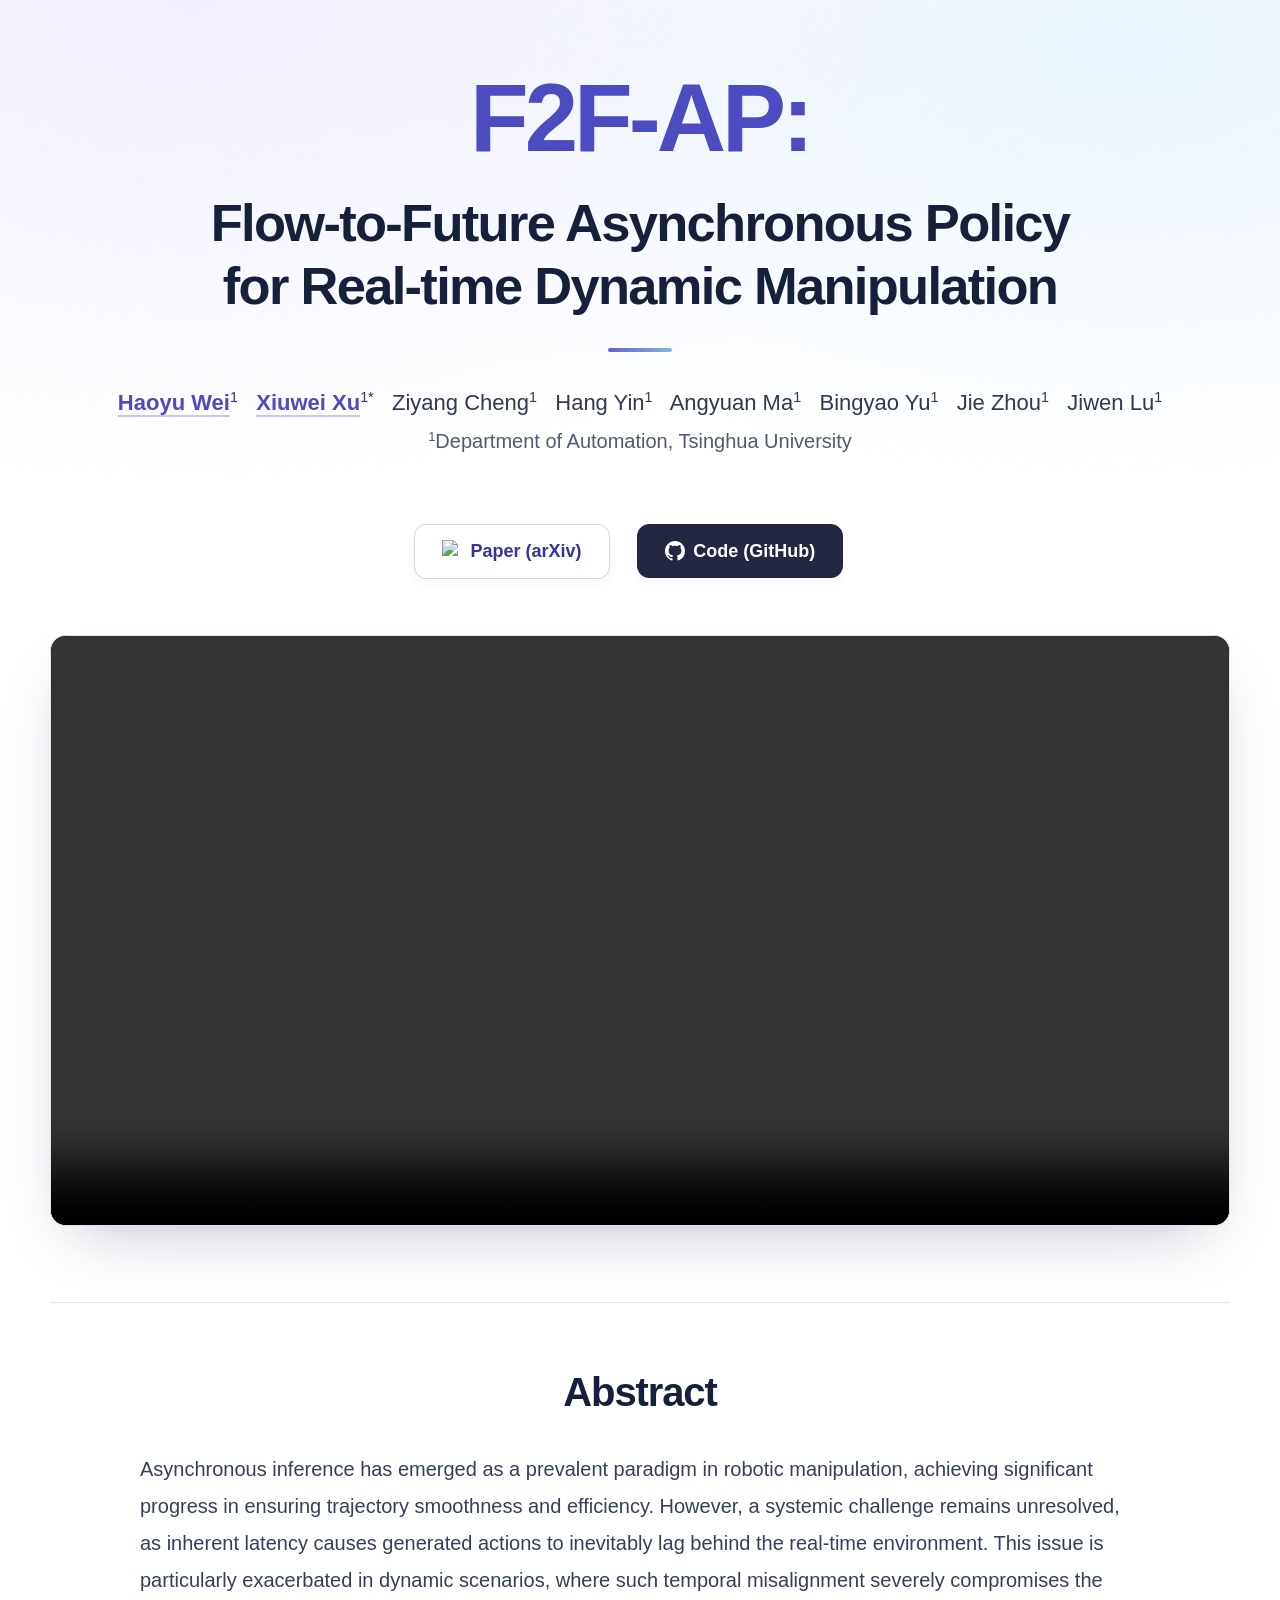
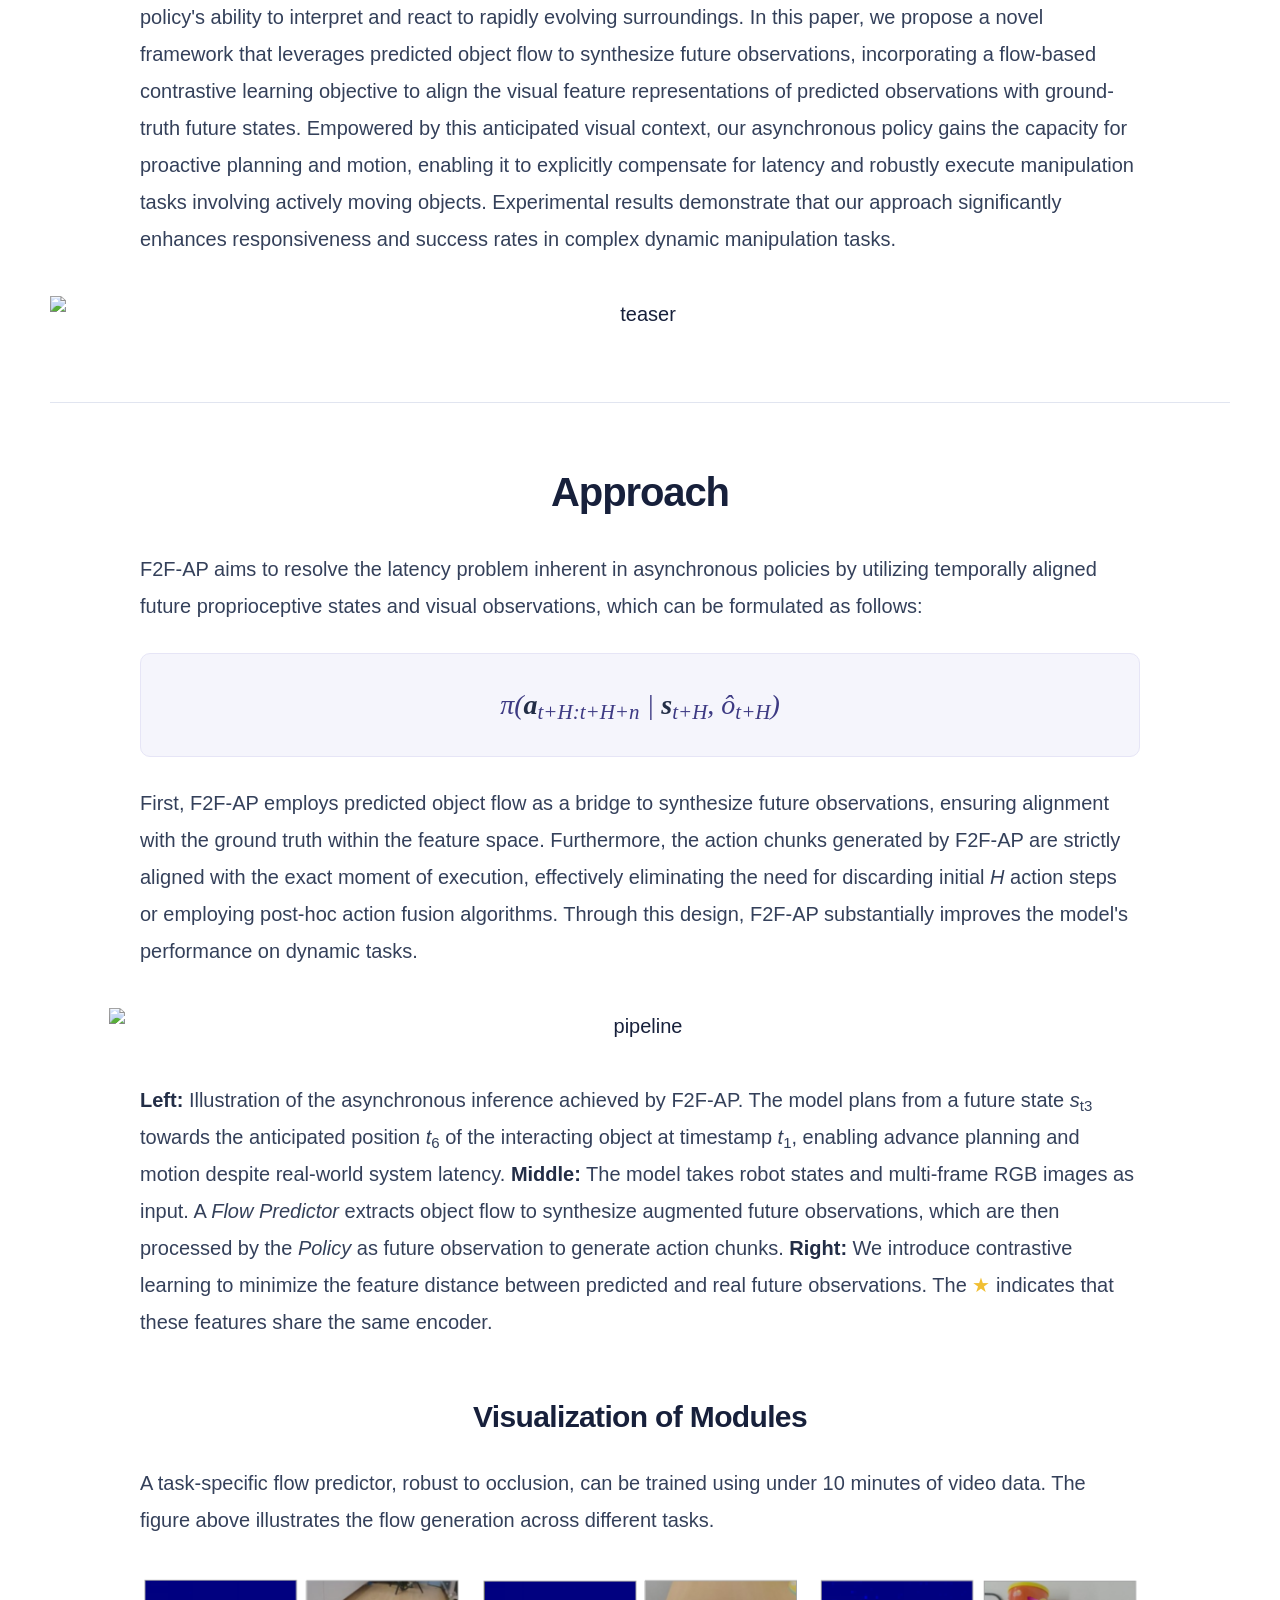
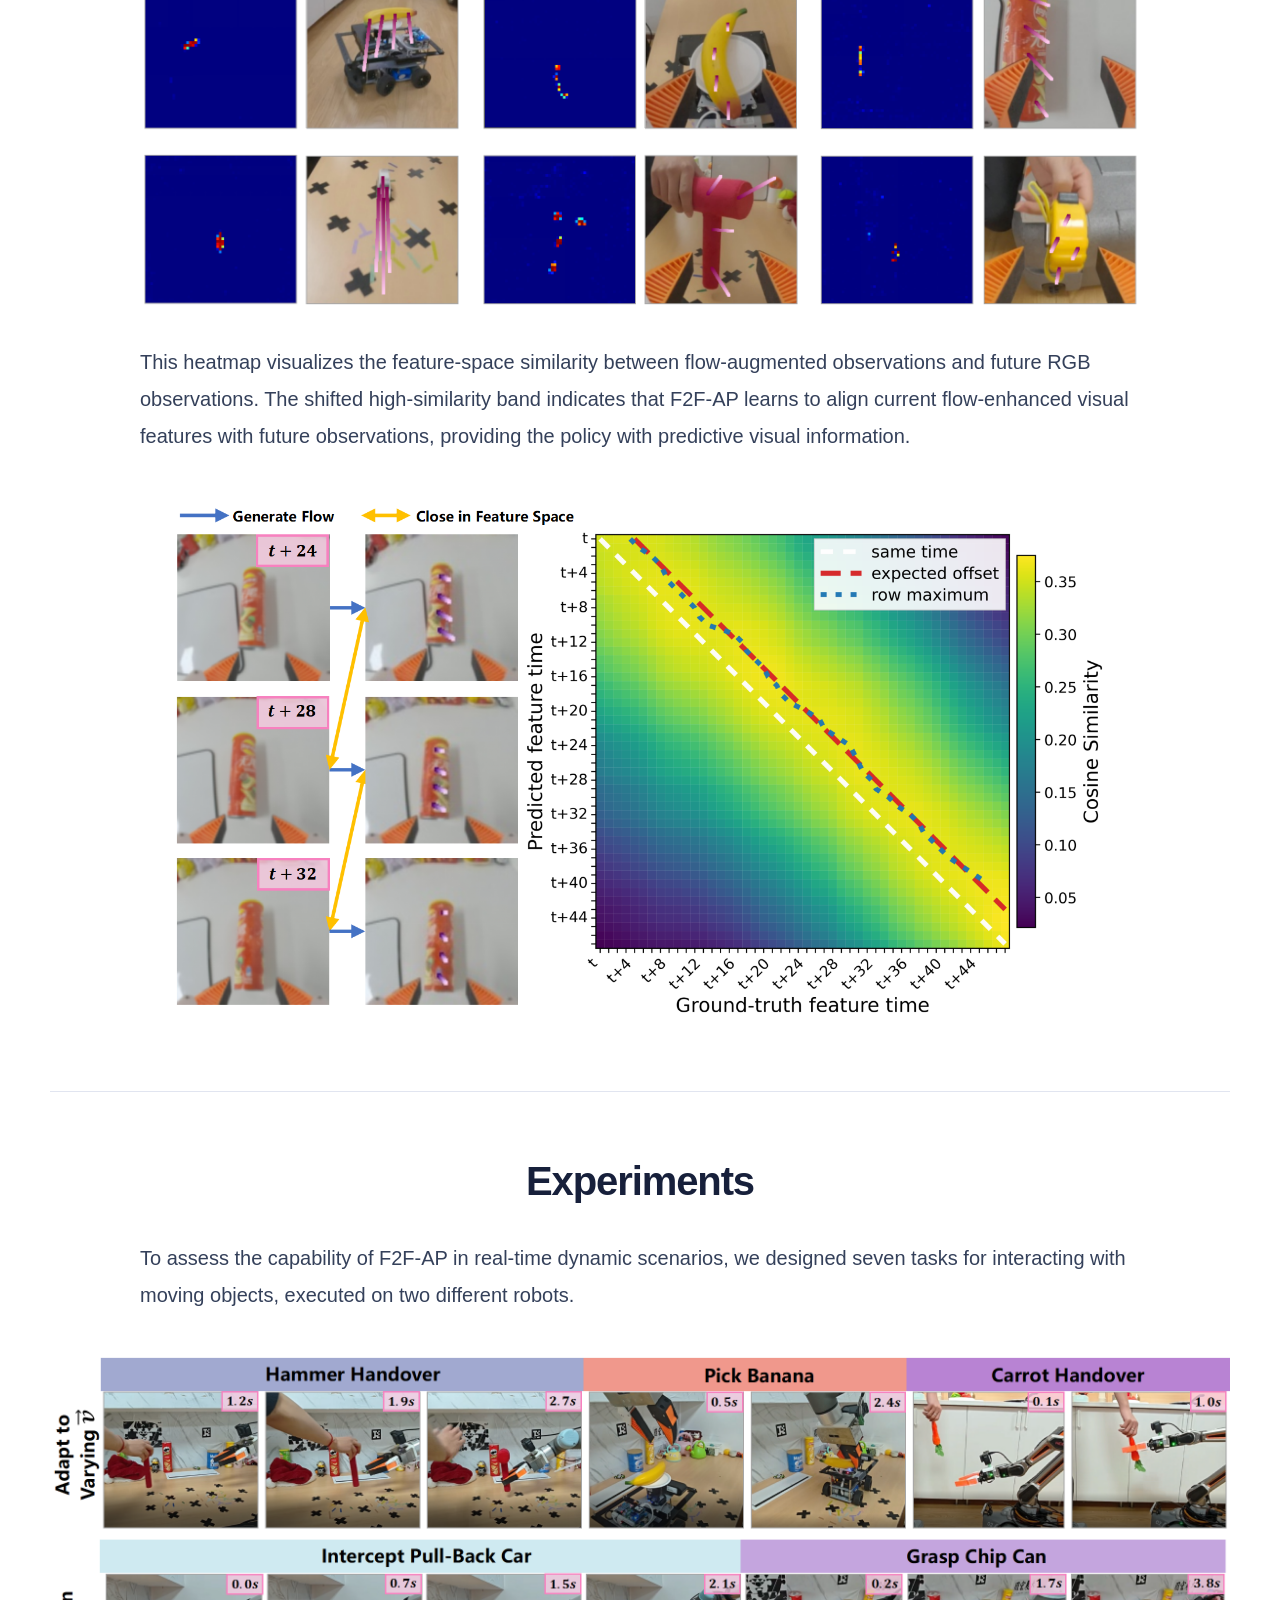
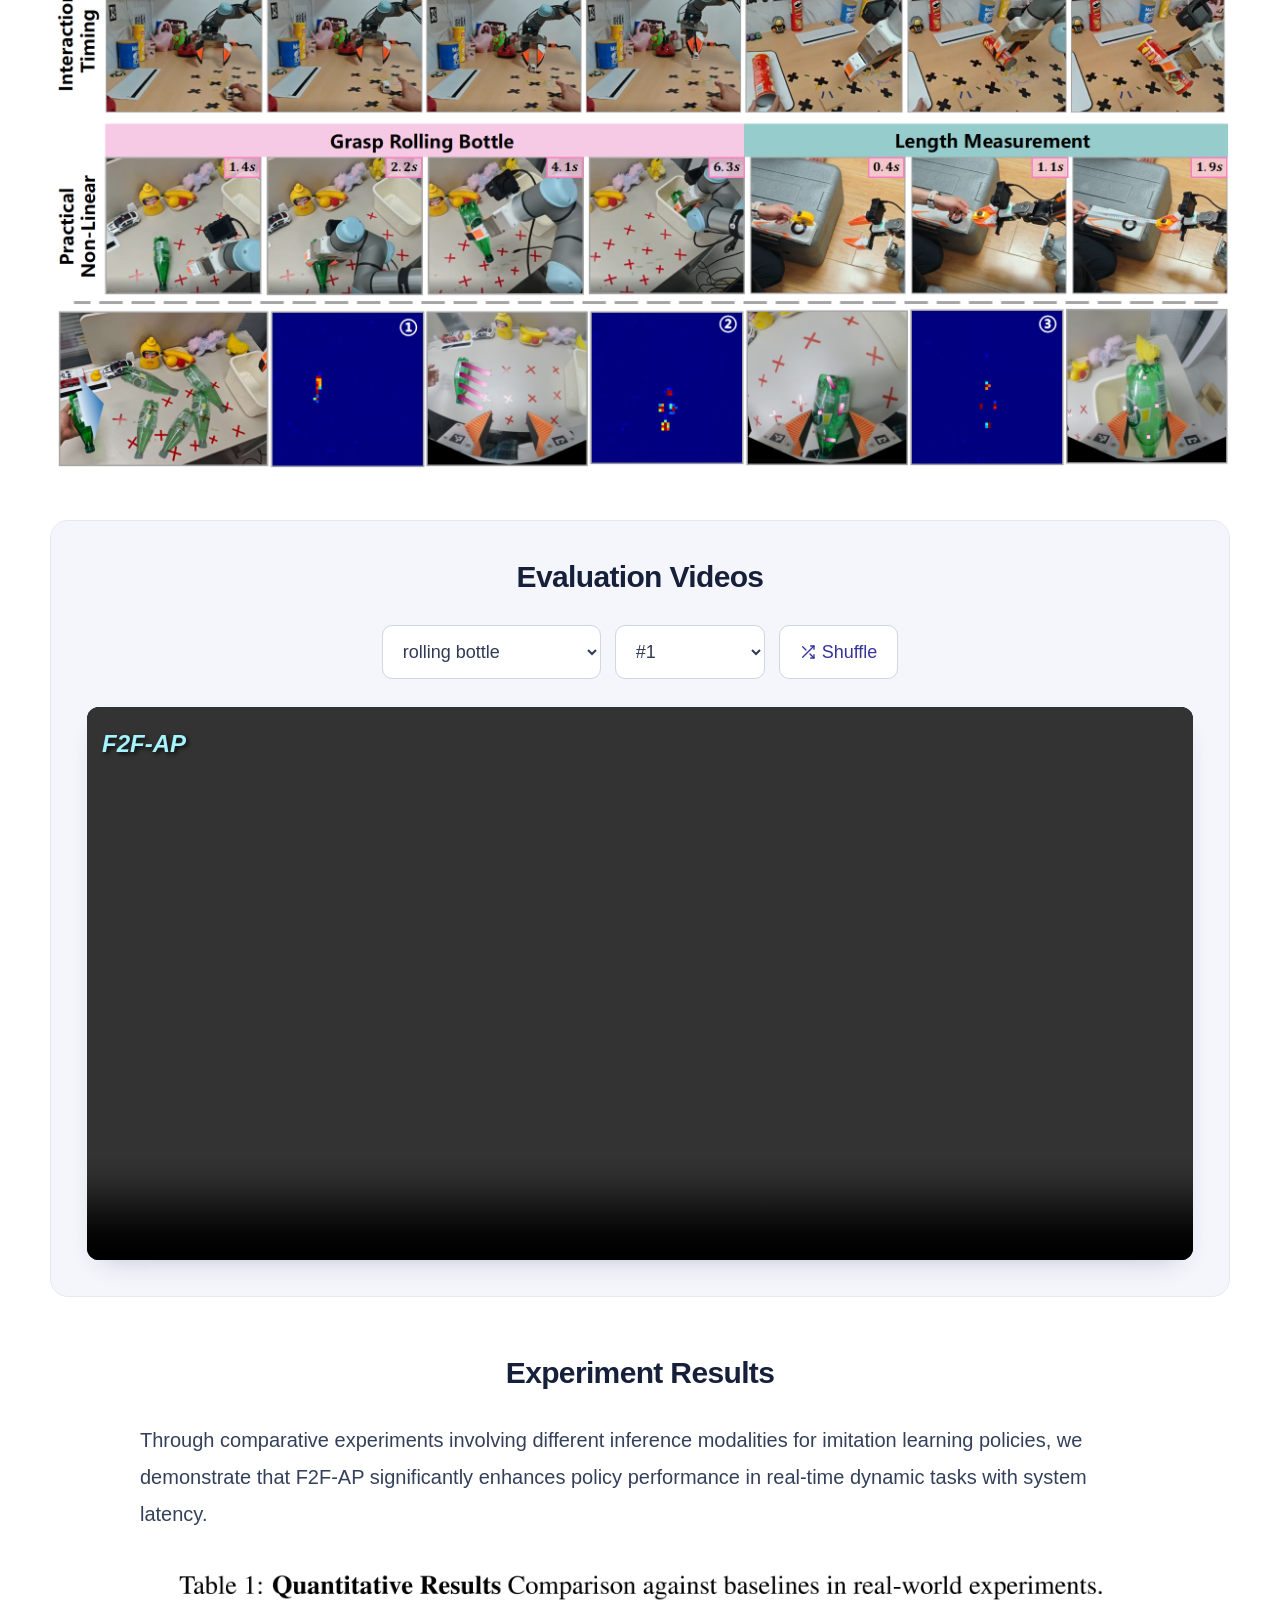
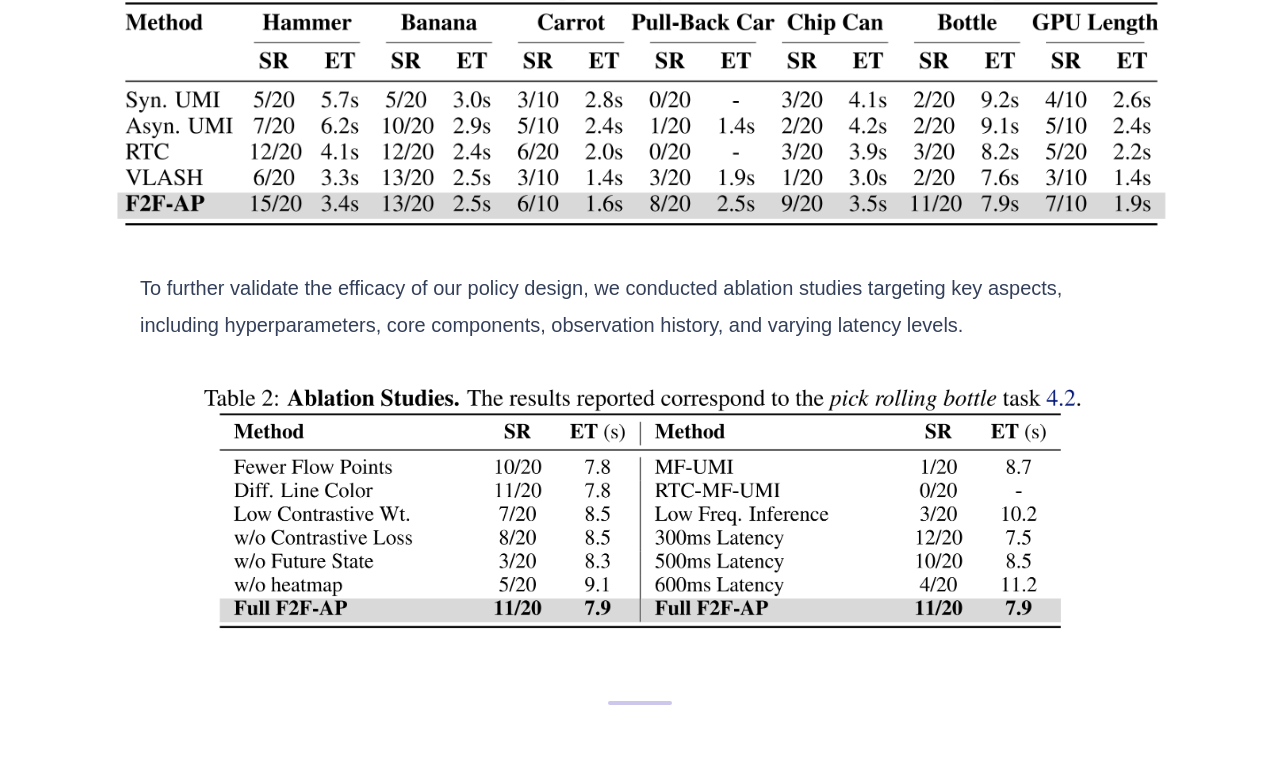
==== F2F-AP/index.html @ e2ef8fc8 "f2f-ap v2" ====
<!DOCTYPE html>
<html lang="en">
<head>
    <meta charset="utf-8">
    <meta http-equiv="X-UA-Compatible" content="IE=edge">
    <meta name="viewport" content="width=device-width, initial-scale=1">
    <meta name="description"
          content="F2F-AP: Flow-to-Future Asynchronous Policy for Real-time Dynamic Manipulation">
    <meta name="author" content="Haoyu Wei,
                                Xiuwei Xu,
                                Ziyang Cheng,
                                Hang Yin,
                                Angyuan Ma,
                                Bingyao Yu,
                                Jie Zhou,
                                Jiwen Lu">

    <title>F2F-AP: Flow-to-Future Asynchronous Policy for Real-time Dynamic Manipulation</title>
    <link rel="stylesheet" href="https://maxcdn.bootstrapcdn.com/bootstrap/4.0.0/css/bootstrap.min.css"
          integrity="sha384-Gn5384xqQ1aoWXA+058RXPxPg6fy4IWvTNh0E263XmFcJlSAwiGgFAW/dAiS6JXm" crossorigin="anonymous">

    <link href="offcanvas.css" rel="stylesheet">
</head>

<body>
<header class="jumbotron jumbotron-fluid">
    
    <h1><span class="project-name">F2F-AP:</span> <span class="project-title">Flow-to-Future Asynchronous Policy for Real-time Dynamic Manipulation</span></h1>
    <hr>
    <p>
        <span class="authors">
        <a href="https://why-peace.github.io/">Haoyu Wei</a><sup>1</sup>&nbsp;&nbsp;
        <a href="https://xuxw98.github.io/">Xiuwei Xu</a><sup>1*</sup>&nbsp;&nbsp;
        Ziyang Cheng<sup>1</sup>&nbsp;&nbsp;
        Hang Yin<sup>1</sup>&nbsp;&nbsp;
        Angyuan Ma<sup>1</sup>&nbsp;&nbsp;
        Bingyao Yu<sup>1</sup>&nbsp;&nbsp;
        Jie Zhou<sup>1</sup>&nbsp;&nbsp;
        Jiwen Lu<sup>1<!--&#8224;--></sup>
        </span>
        <br><br>
        <sup>1</sup>Department of Automation, Tsinghua University<br>
        <br><br>
        <a href="https://arxiv.org/abs/2604.02408" target="_blank" rel="noopener noreferrer" style="color: #1E90FF;">
            <img src="https://img.icons8.com/material-outlined/24/000000/file.png" alt="paper" style="vertical-align: middle;">
            &nbsp;Paper (arXiv)
        </a>&nbsp;&nbsp;&nbsp;&nbsp;
        <a href="https://github.com/f2f-ap/f2f-ap" target="_blank" rel="noopener noreferrer" class="btn btn-dark d-inline-flex align-items-center" style="border-radius: 6px; padding: 8px 20px; font-weight: 500; transition: all 0.3s ease;">
        <svg xmlns="http://www.w3.org/2000/svg" width="20" height="20" fill="currentColor" viewBox="0 0 16 16" style="margin-right: 8px;">
            <path d="M8 0C3.58 0 0 3.58 0 8c0 3.54 2.29 6.53 5.47 7.59.4.07.55-.17.55-.38 0-.19-.01-.82-.01-1.49-2.01.37-2.53-.49-2.69-.94-.09-.23-.48-.94-.82-1.13-.28-.15-.68-.52-.01-.53.63-.01 1.08.58 1.23.82.72 1.21 1.87.87 2.33.66.07-.52.28-.87.51-1.07-1.78-.2-3.64-.89-3.64-3.95 0-.87.31-1.59.82-2.15-.08-.2-.36-1.02.08-2.12 0 0 .67-.21 2.2.82.64-.18 1.32-.27 2-.27.68 0 1.36.09 2 .27 1.53-1.04 2.2-.82 2.2-.82.44 1.1.16 1.92.08 2.12.51.56.82 1.27.82 2.15 0 3.07-1.87 3.75-3.65 3.95.29.25.54.73.54 1.48 0 1.07-.01 1.93-.01 2.2 0 .21.15.46.55.38A8.012 8.012 0 0 0 16 8c0-4.42-3.58-8-8-8z"/>
        </svg>
        Code (GitHub)
        </a>&nbsp;&nbsp;&nbsp;&nbsp;
        <!-- <a href="https://zhuanlan.zhihu.com/p/714402773" target="_blank" rel="noopener noreferrer" style="color: #1E90FF;">
            <img src="https://img.icons8.com/material-outlined/24/000000/zhihu.png" alt="code" style="vertical-align: middle;">
            &nbsp;中文解读 (Zhihu)
        </a> -->
    </p>
</header>

<main class="container">

    <div class="demo-frame" style="text-align: center;">
        <video controls playsinline style="max-width: 100%; height: auto;">
            <source src="videos/F2F-AP_demo_pipeline.mp4" type="video/mp4">
        </video>
    </div>

    <div class="section">
        <h2 class="text-center" style="color: #4a148c; font-weight: bold; margin-bottom: 20px;">Abstract</h2>
        <hr>
        <p>
            Asynchronous inference has emerged as a prevalent paradigm in robotic manipulation, achieving significant progress in ensuring trajectory smoothness and efficiency. However, a systemic challenge remains unresolved, as inherent latency causes generated actions to inevitably lag behind the real-time environment. This issue is particularly exacerbated in dynamic scenarios, where such temporal misalignment severely compromises the policy's ability to interpret and react to rapidly evolving surroundings. In this paper, we propose a novel framework that leverages predicted object flow to synthesize future observations, incorporating a flow-based contrastive learning objective to align the visual feature representations of predicted observations with ground-truth future states. Empowered by this anticipated visual context, our asynchronous policy gains the capacity for proactive planning and motion, enabling it to explicitly compensate for latency and robustly execute manipulation tasks involving actively moving objects. Experimental results demonstrate that our approach significantly enhances responsiveness and success rates in complex dynamic manipulation tasks.
        </p>
        <div class="row align-items-center">
            <div class="col justify-content-center text-center">
                <img src="images/teaser.png" alt="teaser" width="100%">
            </div>
        </div>
    </div>

    <div class="section">
        <h2 class="text-center" style="color: #4a148c; font-weight: bold; margin-bottom: 20px;">Approach</h2>
        <hr>
        <p>
            F2F-AP aims to resolve the latency problem inherent in asynchronous policies by utilizing temporally aligned future proprioceptive states and visual observations, which can be formulated as follows:
        </p>
        <p class="equation" style="text-align: center;">
            <i>&pi;(<b>a</b><sub>t+H:t+H+n</sub> | <b>s</b><sub>t+H</sub>, o&#770;<sub>t+H</sub>)</i>
        </p>
        <p>
            First, F2F-AP employs predicted object flow as a bridge to synthesize future observations, ensuring alignment with the ground truth within the feature space. Furthermore, the action chunks generated by F2F-AP are strictly aligned with the exact moment of execution, effectively eliminating the need for discarding initial <i>H</i> action steps or employing post-hoc action fusion algorithms. Through this design, F2F-AP substantially improves the model's performance on dynamic tasks.
        </p>
        <div class="row align-items-center">
            <div class="col justify-content-center text-center">
                <img src="images/pipeline.png" alt="pipeline" width="90%">
            </div>
        </div>
        <p>
            <b>Left:</b> Illustration of the asynchronous inference achieved by F2F-AP. The model plans from a future state <i>s</i><sub>t3</sub> towards the anticipated position <i>t</i><sub>6</sub> of the interacting object at timestamp <i>t</i><sub>1</sub>, enabling advance planning and motion despite real-world system latency. <b>Middle:</b> The model takes robot states and multi-frame RGB images as input. A <i>Flow Predictor</i> extracts object flow to synthesize augmented future observations, which are then processed by the <i>Policy</i> as future observation to generate action chunks. <b>Right:</b> We introduce contrastive learning to minimize the feature distance between predicted and real future observations. The <span style="color: rgb(241, 191, 51);">&#9733;</span> indicates that these features share the same encoder.
        </p>
        <h3 class="text-center" style="color: #4a148c; font-weight: bold; margin-bottom: 20px;">Visualization of Modules</h3>
        <p>
            A task-specific flow predictor, robust to occlusion, can be trained using under 10 minutes of video data. The figure above illustrates the flow generation across different tasks.
        </p>  
        <div class="row align-items-center">
            <div class="col justify-content-center text-center">
                <img src="images/visualization_flow.png" alt="visualization_flow" width="85%">
            </div>
        </div>    
        <p>
            This heatmap visualizes the feature-space similarity between flow-augmented observations and future RGB observations. The shifted high-similarity band indicates that F2F-AP learns to align current flow-enhanced visual features with future observations, providing the policy with predictive visual information.
        </p>
        <div class="row align-items-center">
            <div class="col justify-content-center text-center">
                <img src="images/contrastive_learning.png" alt="contrastive_learning" width="80%">
            </div>
        </div>        
    </div>

    <div class="section">
        <h2 class="text-center" style="color: #4a148c; font-weight: bold; margin-bottom: 20px;">Experiments</h2>
        <hr>
        <p>
            To assess the capability of F2F-AP in real-time dynamic scenarios, we designed seven tasks for interacting with moving objects, executed on two different robots.
        </p>
        <div class="row align-items-center">
            <div class="col justify-content-center text-center">
                <img src="images/visualization.png" alt="visualization_exp" width="100%">
            </div>
        </div>

        <div class="evaluation-videos" style="margin-top: 40px; margin-bottom: 40px;">
            <h3 class="text-center" style="color: #4a148c; font-weight: bold; margin-bottom: 20px;">Evaluation Videos</h3>
            
        <div class="video-controls d-flex justify-content-center align-items-center mb-3" style="gap: 15px;">
            <select aria-label="Task" id="taskSelect" class="form-control" style="width: auto; min-width: 150px; cursor: pointer;">
            </select>

            <select aria-label="Video" id="conditionSelect" class="form-control" style="width: auto; min-width: 150px; cursor: pointer;">
            </select>

            <button id="shuffleBtn" class="btn btn-outline-secondary d-flex align-items-center" style="cursor: pointer; border-color: #d8b4e2; color: #4a148c;">
                <svg width="16" height="16" viewBox="0 0 24 24" fill="none" stroke="currentColor" stroke-width="2" stroke-linecap="round" stroke-linejoin="round" style="margin-right: 6px;"><polyline points="16 3 21 3 21 8"></polyline><line x1="4" y1="20" x2="21" y2="3"></line><polyline points="21 16 21 21 16 21"></polyline><line x1="15" y1="15" x2="21" y2="21"></line><line x1="4" y1="4" x2="9" y2="9"></line></svg>
                Shuffle
            </button>
        </div>

            <div class="evaluation-frame" style="position: relative; width: 80%; margin:0 auto; background-color: #000; border-radius: 8px; overflow: hidden;">
                <div style="position: absolute; top: 15px; left: 15px; color: #a5f3fc; font-size: 1.5rem; font-weight: bold; font-style: italic; z-index: 10; pointer-events: none; text-shadow: 2px 2px 4px rgba(0,0,0,0.8);">
                    F2F-AP
                </div>
                <video id="evalVideo" controls autoplay muted loop playsinline style="width: 100%; height: auto; display: block;">
                    Your browser does not support the video tag.
                </video>
            </div>
        </div>
        <h3 class="text-center" style="color: #4a148c; font-weight: bold; margin-bottom: 20px;">Experiment Results</h3>
        <p>
            Through comparative experiments involving different inference modalities for imitation learning policies, we demonstrate that F2F-AP significantly enhances policy performance in real-time dynamic tasks with system latency.
        </p>
        <div class="row align-items-center">
            <div class="col justify-content-center text-center">
                <img src="images/exp_result.png" alt="exp_result" width="90%">
            </div>
        </div>
        <p>
            To further validate the efficacy of our policy design, we conducted ablation studies targeting key aspects, including hyperparameters, core components, observation history, and varying latency levels.
        </p>
        <div class="row align-items-center">
            <div class="col justify-content-center text-center">
                <img src="images/ablation.png" alt="ablation" width="75%">
            </div>
        </div>
    </div>

    <hr>
</main>

<script src="https://code.jquery.com/jquery-3.5.1.slim.min.js"
        integrity="sha384-DfXdz2htPH0lsSSs5nCTpuj/zy4C+OGpamoFVy38MVBnE+IbbVYUew+OrCXaRkfj"
        crossorigin="anonymous"></script>
<script src="https://cdn.jsdelivr.net/npm/popper.js@1.16.0/dist/umd/popper.min.js"
        integrity="sha384-Q6E9RHvbIyZFJoft+2mJbHaEWldlvI9IOYy5n3zV9zzTtmI3UksdQRVvoxMfooAo"
        crossorigin="anonymous"></script>
<script src="https://stackpath.bootstrapcdn.com/bootstrap/4.5.0/js/bootstrap.min.js"
        integrity="sha384-OgVRvuATP1z7JjHLkuOU7Xw704+h835Lr+6QL9UvYjZE3Ipu6Tp75j7Bh/kR0JKI"
        crossorigin="anonymous"></script>

<script>
    const videoData = {
        "task_bottle": {
            "name": "rolling bottle",
            "videos": {
                "1": { "name": "#1", "url": "videos/bottle-1.mp4" },
                "2": { "name": "#2", "url": "videos/bottle-2.mp4" },
            }
        },
        "task_car": {
            "name": "pull-back car", 
            "videos": {
                "1": { "name": "#1", "url": "videos/car-1.mp4" },
                "2": { "name": "#2", "url": "videos/car-2.mp4" },
                "3": { "name": "#3", "url": "videos/car-3.mp4" }
            }
        },
        "task_hammer": {
            "name": "hammer handover",
            "videos": {
                "1": { "name": "#1", "url": "videos/hammer-1.mp4" },
                "2": { "name": "#2", "url": "videos/hammer-2.mp4" },
                "3": { "name": "#3", "url": "videos/hammer-3.mp4" },
            }
        },
        "task_carrot": {
            "name": "carrot",
            "videos": {
                "1": { "name": "#1", "url": "videos/carrot-1.mp4" }
            }
        },
        "task_tape": {
            "name": "tape",
            "videos": {
                "1": { "name": "#1", "url": "videos/tape-1.mp4" }
            }
        },
        "task_can": {
            "name": "chip-can",
            "videos": {
                "1": { "name": "#1", "url": "videos/can-1.mp4" },
                "2": { "name": "#2", "url": "videos/can-2.mp4" },
                "3": { "name": "#3", "url": "videos/can-3.mp4" }
            }
        },
        "task_banana": {
            "name": "banana",
            "videos": {
                "1": { "name": "#1", "url": "videos/banana-1.mp4" },
                "2": { "name": "#2", "url": "videos/banana-2.mp4" }
            }
        },
    };

    const taskSelect = document.getElementById('taskSelect');
    const conditionSelect = document.getElementById('conditionSelect');
    const evalVideo = document.getElementById('evalVideo');
    const shuffleBtn = document.getElementById('shuffleBtn');

    function initTaskSelect() {
        taskSelect.innerHTML = "";
        for (const taskKey in videoData) {
            const option = document.createElement("option");
            option.value = taskKey;
            option.textContent = videoData[taskKey].name;
            taskSelect.appendChild(option); 
        }
    }

    function updateConditionSelect() {
        const currentTask = taskSelect.value;
        const availableVideos = videoData[currentTask].videos;

        conditionSelect.innerHTML = ""; 

        for (const condKey in availableVideos) {
            const option = document.createElement("option");
            option.value = condKey;
            option.textContent = availableVideos[condKey].name;
            conditionSelect.appendChild(option);
        }
    }

    function updateVideo() {
        const taskKey = taskSelect.value;
        const condKey = conditionSelect.value;
        
        if(taskKey && condKey && videoData[taskKey].videos[condKey]) {
            const videoUrl = videoData[taskKey].videos[condKey].url;
            evalVideo.src = videoUrl;
            evalVideo.play().catch(e => console.log("Auto-play prevented", e));
        }
    }

    taskSelect.addEventListener('change', () => {
        updateConditionSelect(); 
        updateVideo();
    });

    conditionSelect.addEventListener('change', updateVideo);

    shuffleBtn.addEventListener('click', () => {
        const taskKeys = Object.keys(videoData);
        const randomTaskKey = taskKeys[Math.floor(Math.random() * taskKeys.length)];
        taskSelect.value = randomTaskKey;
        updateConditionSelect(); 

        const condKeys = Object.keys(videoData[randomTaskKey].videos);
        const randomCondKey = condKeys[Math.floor(Math.random() * condKeys.length)];
        conditionSelect.value = randomCondKey;

        updateVideo();
    });

    initTaskSelect();
    updateConditionSelect();
    updateVideo();
</script>

</body>
</html>
---- F2F-AP/offcanvas.css ----
/* F2F-AP | spacious research typography */
:root {
  --ink: #17203b;
  --body: #34405a;
  --accent: #4c4bc0;
  --accent-dark: #36349a;
  --line: #e1e5f0;
}
* { box-sizing: border-box; }
html { scroll-behavior: smooth; }
body {
  margin: 0;
  padding: 0;
  background: #fff;
  color: var(--ink);
  font-family: -apple-system, BlinkMacSystemFont, "Segoe UI", Arial, sans-serif;
  font-size: 20px;
  line-height: 1.8;
  -webkit-font-smoothing: antialiased;
}
::selection { background: #e0dfff; color: #24205b; }
a { color: var(--accent); text-decoration: none; transition: color .2s, background .2s, box-shadow .2s, transform .2s; }
a:hover { color: var(--accent-dark); text-decoration: none; }
a:focus-visible, button:focus-visible, select:focus-visible, video:focus-visible { outline: 3px solid #6b63db; outline-offset: 5px; }
.container { width: calc(100% - 80px); max-width: 1180px; margin: 0 auto; padding: 0; }
.jumbotron {
  position: relative;
  margin: 0;
  padding: 66px 32px 56px;
  background: radial-gradient(ellipse at 15% 0%, #f0efff 0%, transparent 54%), radial-gradient(ellipse at 88% 8%, #eaf5ff 0%, transparent 52%), #fff;
  text-align: center;
}
.jumbotron h1 { max-width: 1140px; margin: 0 auto 30px; font-weight: 700; letter-spacing: -1.7px; line-height: 1.2; }
.project-name {
  display: block;
  margin-bottom: 22px;
  color: var(--accent);
  font-size: clamp(64px, 7.5vw, 96px);
  font-weight: 800;
  line-height: 1.08;
  letter-spacing: -4px;
}
.project-title { display: block; font-size: clamp(34px, 4.1vw, 54px); text-wrap: balance; }
.jumbotron > hr { width: 64px; height: 4px; margin: 30px auto; border: 0; border-radius: 2px; background: linear-gradient(90deg, #6660cf, #7eb9e0); }
.jumbotron > p { max-width: 1160px; margin: 0 auto; color: #505b73; font-size: 20px; line-height: 1.65; }
.authors { display: block; color: #303951; font-size: 22px; line-height: 1.95; text-wrap: balance; }
.authors a { font-weight: 600; text-decoration: underline; text-decoration-color: #c8c5ef; text-underline-offset: 5px; }
sup { font-size: .65em; }
.authors + br, .authors + br + br { display: none; }
.jumbotron p > a {
  display: inline-flex;
  align-items: center;
  justify-content: center;
  min-height: 54px;
  padding: 12px 27px !important;
  border: 1px solid #d3d4e7;
  border-radius: 12px !important;
  background: #fff;
  color: var(--accent-dark) !important;
  font-size: 18px;
  font-weight: 600 !important;
  vertical-align: middle;
  box-shadow: 0 4px 10px #2521580a;
}
.jumbotron p > a.btn-dark { background: #242742; border-color: #242742; color: #fff !important; }
.jumbotron p > a:hover { transform: translateY(-3px); box-shadow: 0 9px 24px #25215820; }
.jumbotron p > a img { width: 23px; height: 23px; }
.demo-frame { margin: 0 0 76px; padding: 0; border: 1px solid #dfe3ef; border-radius: 16px; background: #101423; overflow: hidden; box-shadow: 0 24px 60px -28px #272f6460; }
.demo-frame video { display: block; width: 100%; background: #101423; }
.section { margin: 0; padding: 64px 0 70px; border: 0; border-top: 1px solid var(--line); border-radius: 0; background: #fff; }
.section h2 {
  margin: 0 0 34px !important;
  color: var(--ink) !important;
  text-align: center !important;
  font-size: 40px;
  font-weight: 750 !important;
  letter-spacing: -1.1px;
  line-height: 1.25;
}
.section > hr { display: none; }
.section p { max-width: 1000px; margin: 0 auto 28px; color: var(--body); font-size: 20px; line-height: 1.85; text-align: left; overflow-wrap: break-word; }
.section b { color: #222d46; font-weight: 650; }
.section h3 { margin: 56px 0 28px !important; color: var(--ink) !important; font-size: 30px; line-height: 1.35; font-weight: 700 !important; letter-spacing: -.65px; text-align: center !important; }
.section .row { display: flex; flex-wrap: wrap; margin: 38px 0; padding: 0; }
.section .col { flex: 1; min-width: 0; padding: 0; text-align: center; }
.section .row:last-child { margin-bottom: 0; }
.section img { display: block; max-width: 100%; height: auto; margin: 0 auto; }
.equation { padding: 25px 18px; background: #f5f5fc; border: 1px solid #e6e5f6; border-radius: 10px; color: #3d3a83 !important; font-family: Georgia, "Times New Roman", serif; font-size: 28px !important; overflow-x: auto; }
.evaluation-videos { margin: 48px 0 !important; padding: 36px; background: #f5f6fc; border: 1px solid #e5e7f3; border-radius: 18px; }
.evaluation-videos h3 { margin: 0 0 28px !important; }
.video-controls { display: flex; flex-wrap: wrap; align-items: center; justify-content: center; gap: 14px !important; margin-bottom: 28px !important; }
.video-controls select { height: auto; min-height: 54px; max-width: 100%; border: 1px solid #d1d5e4; border-radius: 10px; padding: 10px 34px 10px 16px; background-color: #fff; color: #303a55; font: inherit; font-size: 18px; }
.video-controls select:focus { border-color: var(--accent); box-shadow: 0 0 0 3px #4c4bc01a; }
#shuffleBtn { display: flex; align-items: center; justify-content: center; min-height: 54px; border: 1px solid #d1d5e4 !important; border-radius: 10px; padding: 10px 20px; color: var(--accent-dark) !important; background: #fff; font: inherit; font-size: 18px; transition: background .2s; }
#shuffleBtn:hover { background: #e9e8fa; }
.evaluation-frame { width: 100% !important; border-radius: 12px !important; box-shadow: 0 12px 28px -16px #1c244b50; }
main > hr { width: 64px; height: 4px; margin: 0 auto 64px; border: 0; border-radius: 2px; background: #cbc8eb; }
@media (max-width: 760px) {
  body { font-size: 18px; }
  .container { width: calc(100% - 40px); }
  .jumbotron { padding: 46px 20px 36px; }
  .jumbotron h1 { letter-spacing: -.9px; }
  .project-name { margin-bottom: 18px; letter-spacing: -2.8px; }
  .project-title { font-size: clamp(31px, 5.5vw, 40px); }
  .authors { font-size: 19px; line-height: 1.9; }
  .jumbotron > p { font-size: 18px; }
  .jumbotron p > a { min-height: 50px; padding: 10px 18px !important; margin: 6px 0; font-size: 17px; }
  .demo-frame { margin-bottom: 42px; border-radius: 10px; }
  .section { padding: 40px 0 46px; }
  .section h2 { margin-bottom: 26px !important; font-size: 34px; }
  .section h3 { margin-top: 38px !important; font-size: 26px; }
  .section p { font-size: 18px; line-height: 1.85; }
  .section .row { margin: 28px 0; }
  .section img { width: 100%; }
  .equation { font-size: 23px !important; padding: 20px 10px; }
  .evaluation-videos { margin: 32px 0 !important; padding: 24px 12px 12px; border-radius: 12px; }
  .video-controls { gap: 10px !important; }
  .video-controls select { flex: 1 1 135px; min-width: 0 !important; font-size: 17px; }
  #shuffleBtn { flex: 1 1 100%; font-size: 17px; }
}
@media (prefers-reduced-motion: reduce) {
  html { scroll-behavior: auto; }
  *, *::before, *::after { transition: none !important; animation: none !important; }
}
@media print {
  .jumbotron { background: #fff; }
  .container { width: 100%; }
  .section { padding: 24px 0; }
  .demo-frame, .evaluation-frame { box-shadow: none; }
}
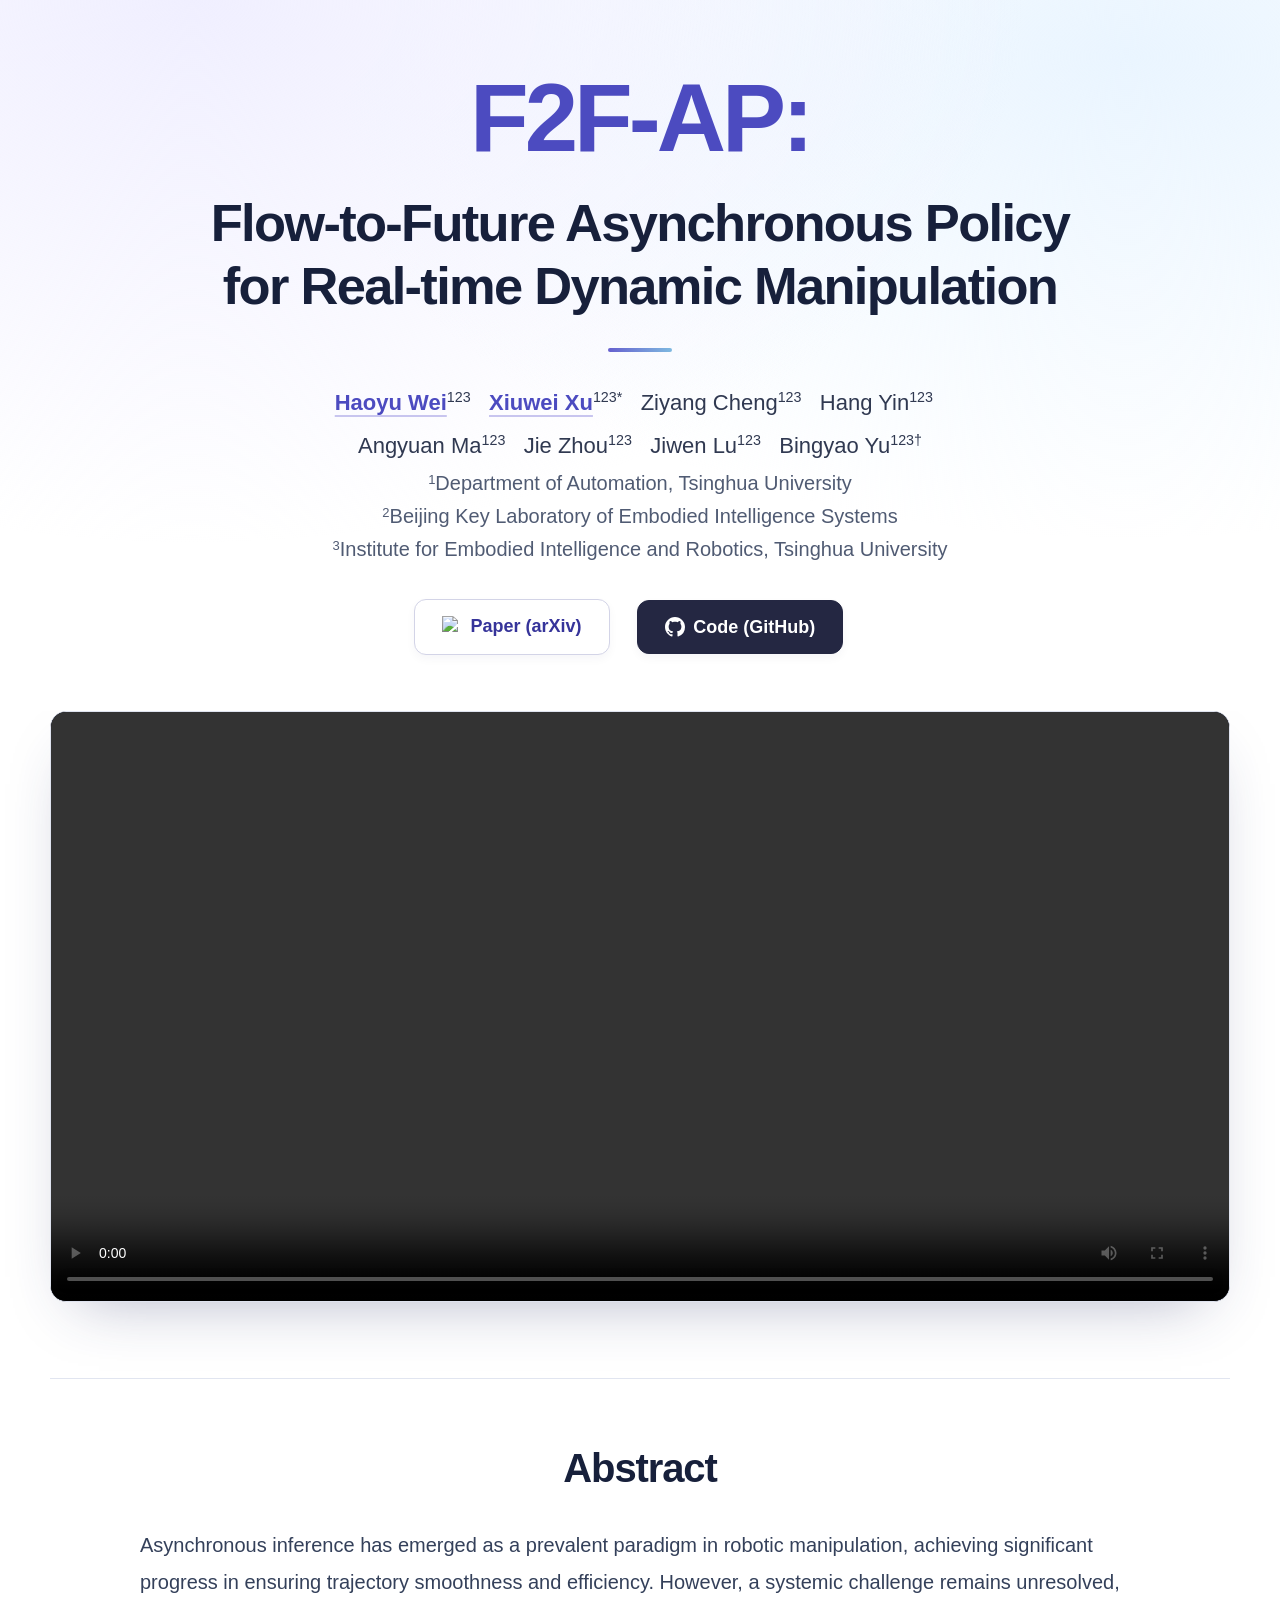
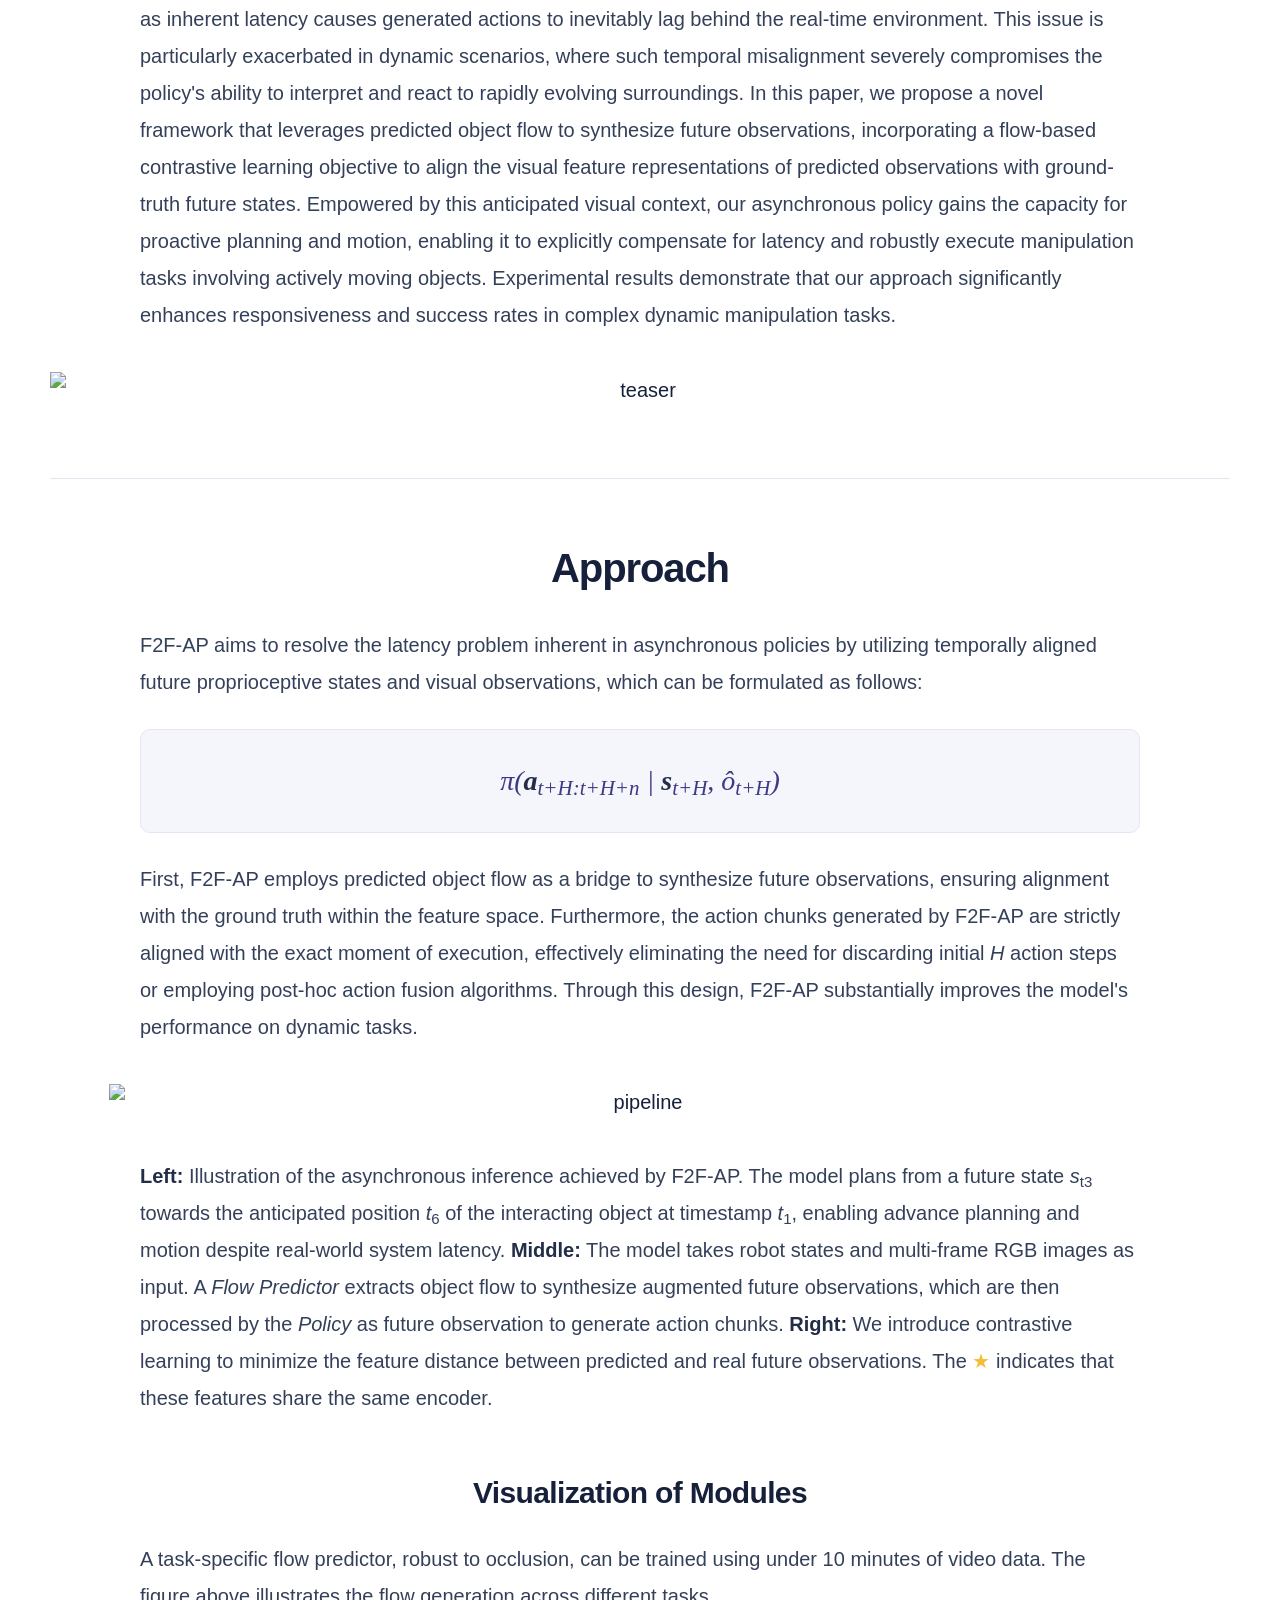
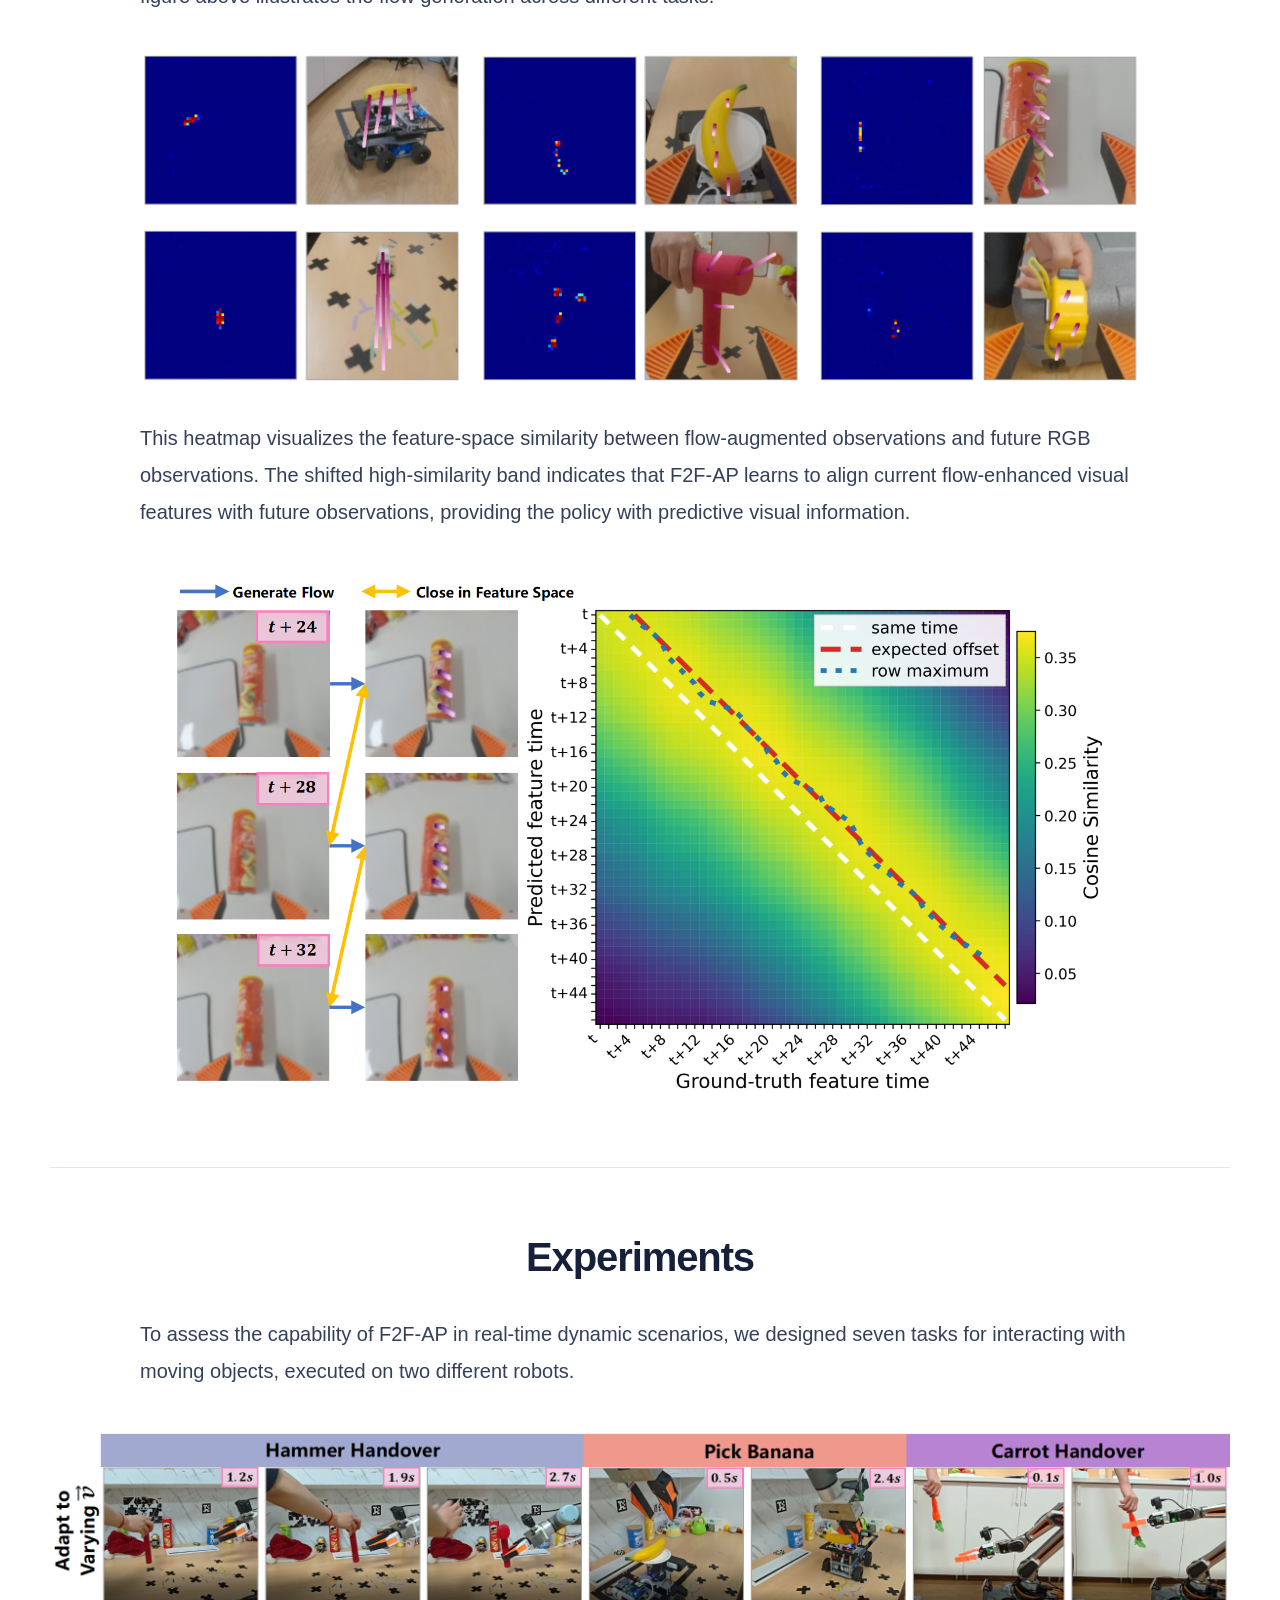
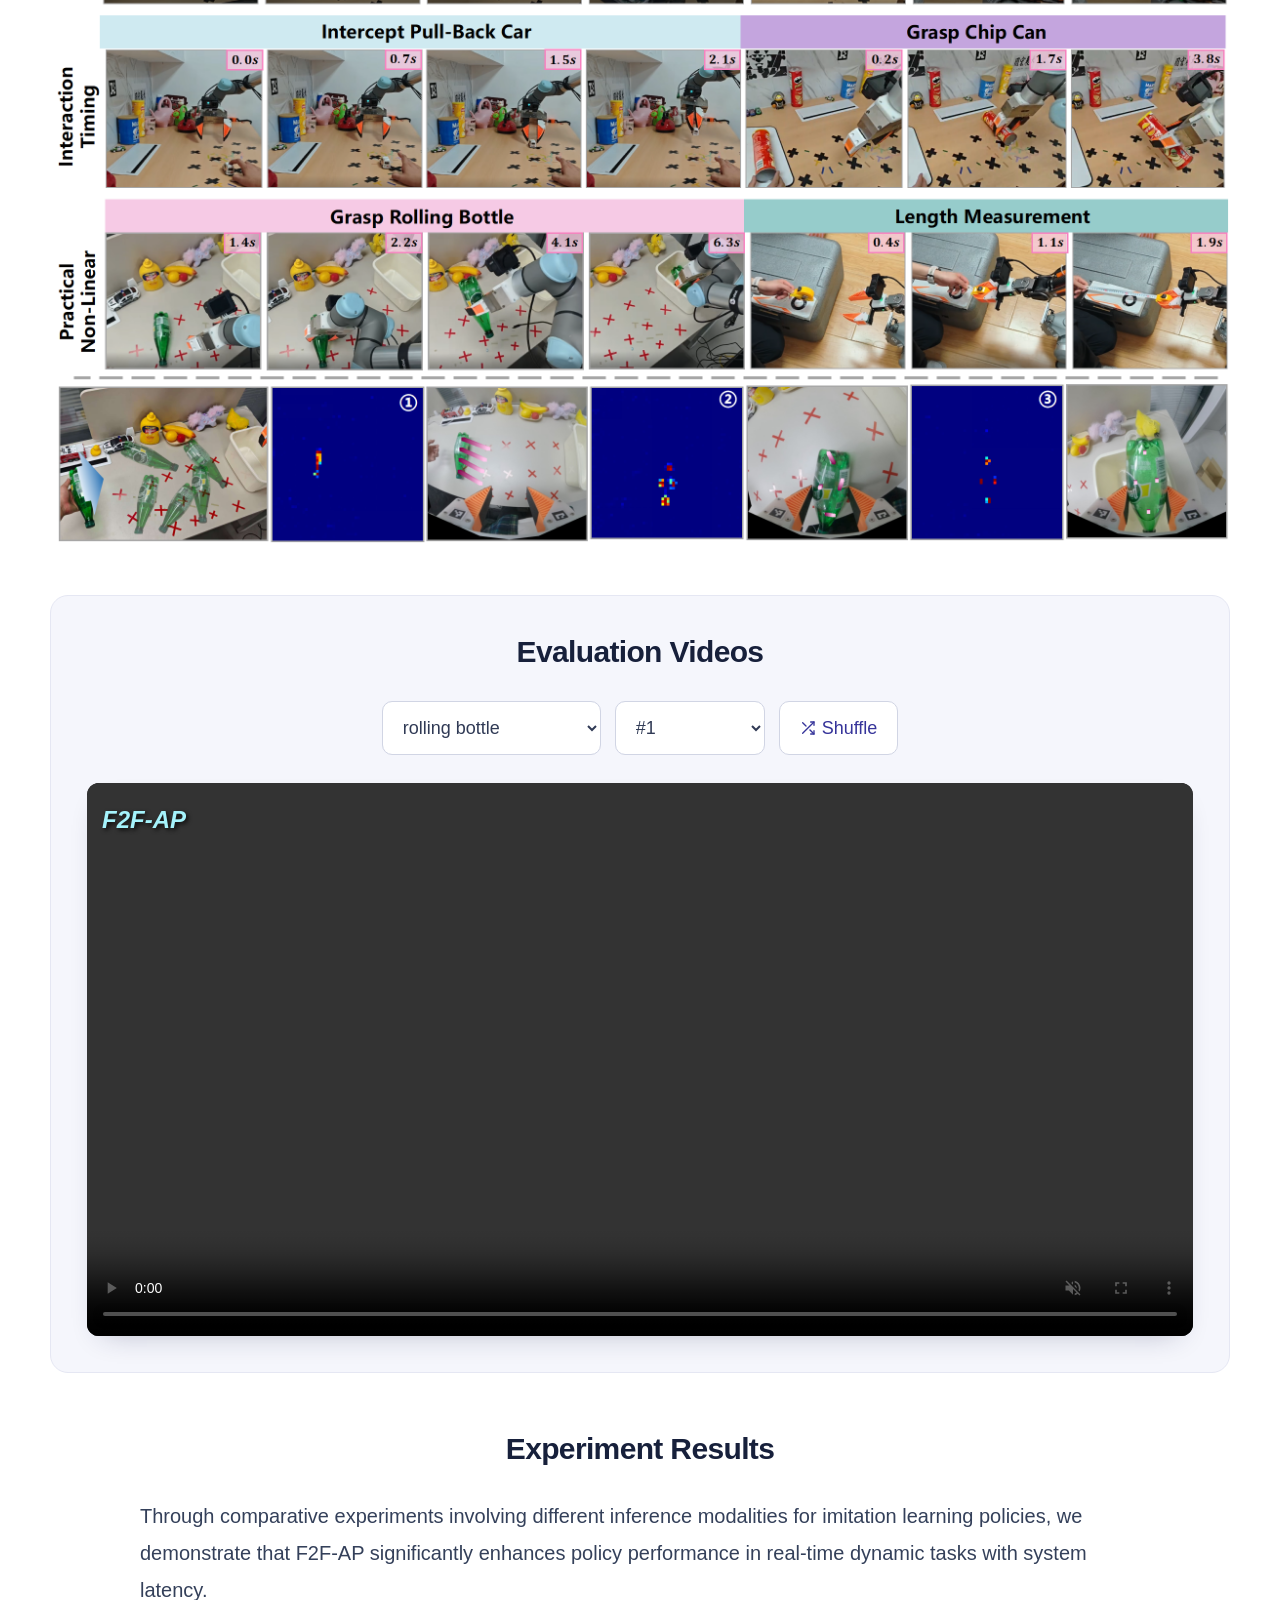
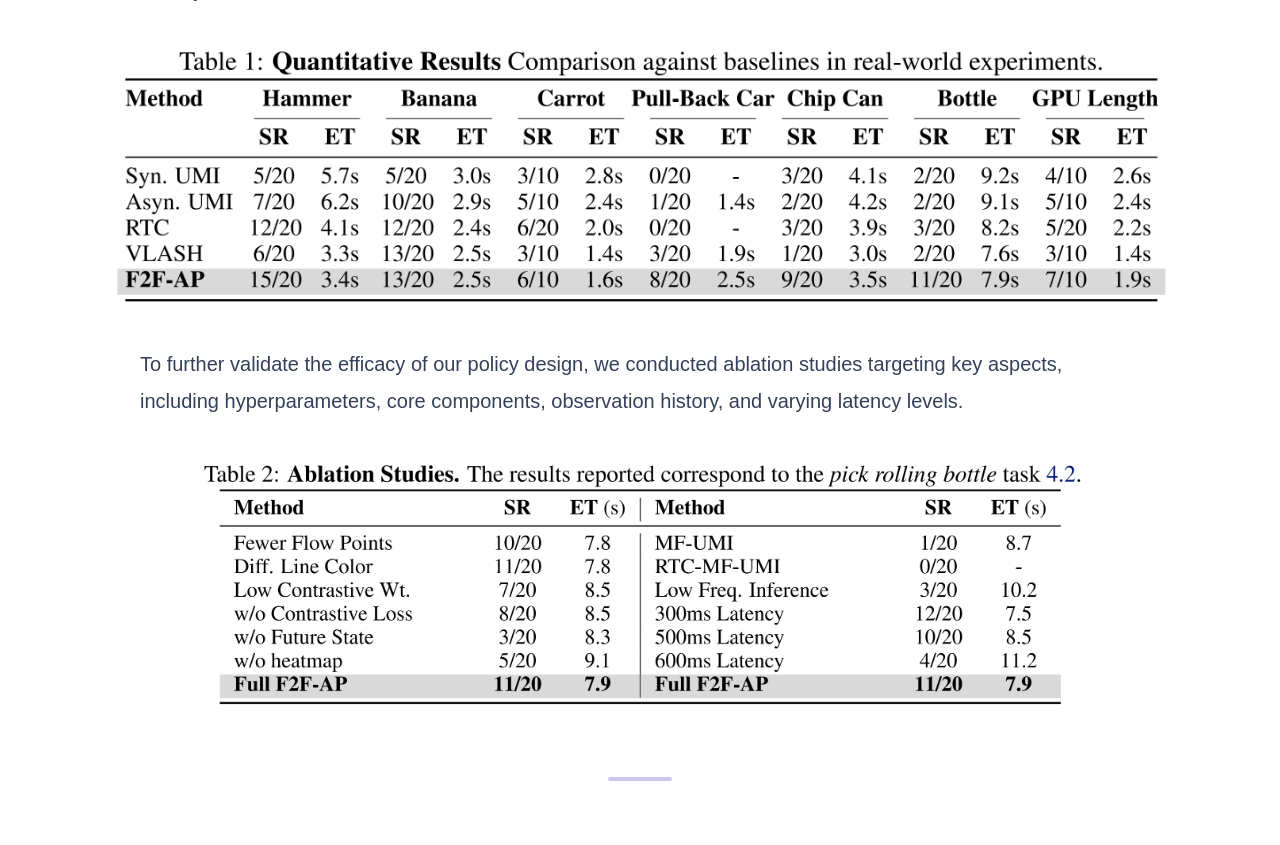
==== commit cb58a01d: "f2f author update" ====
--- a/F2F-AP/index.html
+++ b/F2F-AP/index.html
@@ -11,9 +11,10 @@
                                 Ziyang Cheng,
                                 Hang Yin,
                                 Angyuan Ma,
-                                Bingyao Yu,
                                 Jie Zhou,
-                                Jiwen Lu">
+                                Jiwen Lu,
+                                Bingyao Yu
+                                ">
 
     <title>F2F-AP: Flow-to-Future Asynchronous Policy for Real-time Dynamic Manipulation</title>
     <link rel="stylesheet" href="https://maxcdn.bootstrapcdn.com/bootstrap/4.0.0/css/bootstrap.min.css"
@@ -29,17 +30,19 @@
     <hr>
     <p>
         <span class="authors">
-        <a href="https://why-peace.github.io/">Haoyu Wei</a><sup>1</sup>&nbsp;&nbsp;
-        <a href="https://xuxw98.github.io/">Xiuwei Xu</a><sup>1*</sup>&nbsp;&nbsp;
-        Ziyang Cheng<sup>1</sup>&nbsp;&nbsp;
-        Hang Yin<sup>1</sup>&nbsp;&nbsp;
-        Angyuan Ma<sup>1</sup>&nbsp;&nbsp;
-        Bingyao Yu<sup>1</sup>&nbsp;&nbsp;
-        Jie Zhou<sup>1</sup>&nbsp;&nbsp;
-        Jiwen Lu<sup>1<!--&#8224;--></sup>
+        <a href="https://why-peace.github.io/">Haoyu Wei</a><sup>123</sup>&nbsp;&nbsp;
+        <a href="https://xuxw98.github.io/">Xiuwei Xu</a><sup>123*</sup>&nbsp;&nbsp;
+        Ziyang Cheng<sup>123</sup>&nbsp;&nbsp;
+        Hang Yin<sup>123</sup>&nbsp;&nbsp;
+        Angyuan Ma<sup>123</sup>&nbsp;&nbsp;
+        Jie Zhou<sup>123</sup>&nbsp;&nbsp;
+        Jiwen Lu<sup>123</sup>&nbsp;&nbsp;
+        Bingyao Yu<sup>123&#8224;</sup>
         </span>
         <br><br>
         <sup>1</sup>Department of Automation, Tsinghua University<br>
+        <sup>2</sup>Beijing Key Laboratory of Embodied Intelligence Systems<br>
+        <sup>3</sup>Institute for Embodied Intelligence and Robotics, Tsinghua University
         <br><br>
         <a href="https://arxiv.org/abs/2604.02408" target="_blank" rel="noopener noreferrer" style="color: #1E90FF;">
             <img src="https://img.icons8.com/material-outlined/24/000000/file.png" alt="paper" style="vertical-align: middle;">
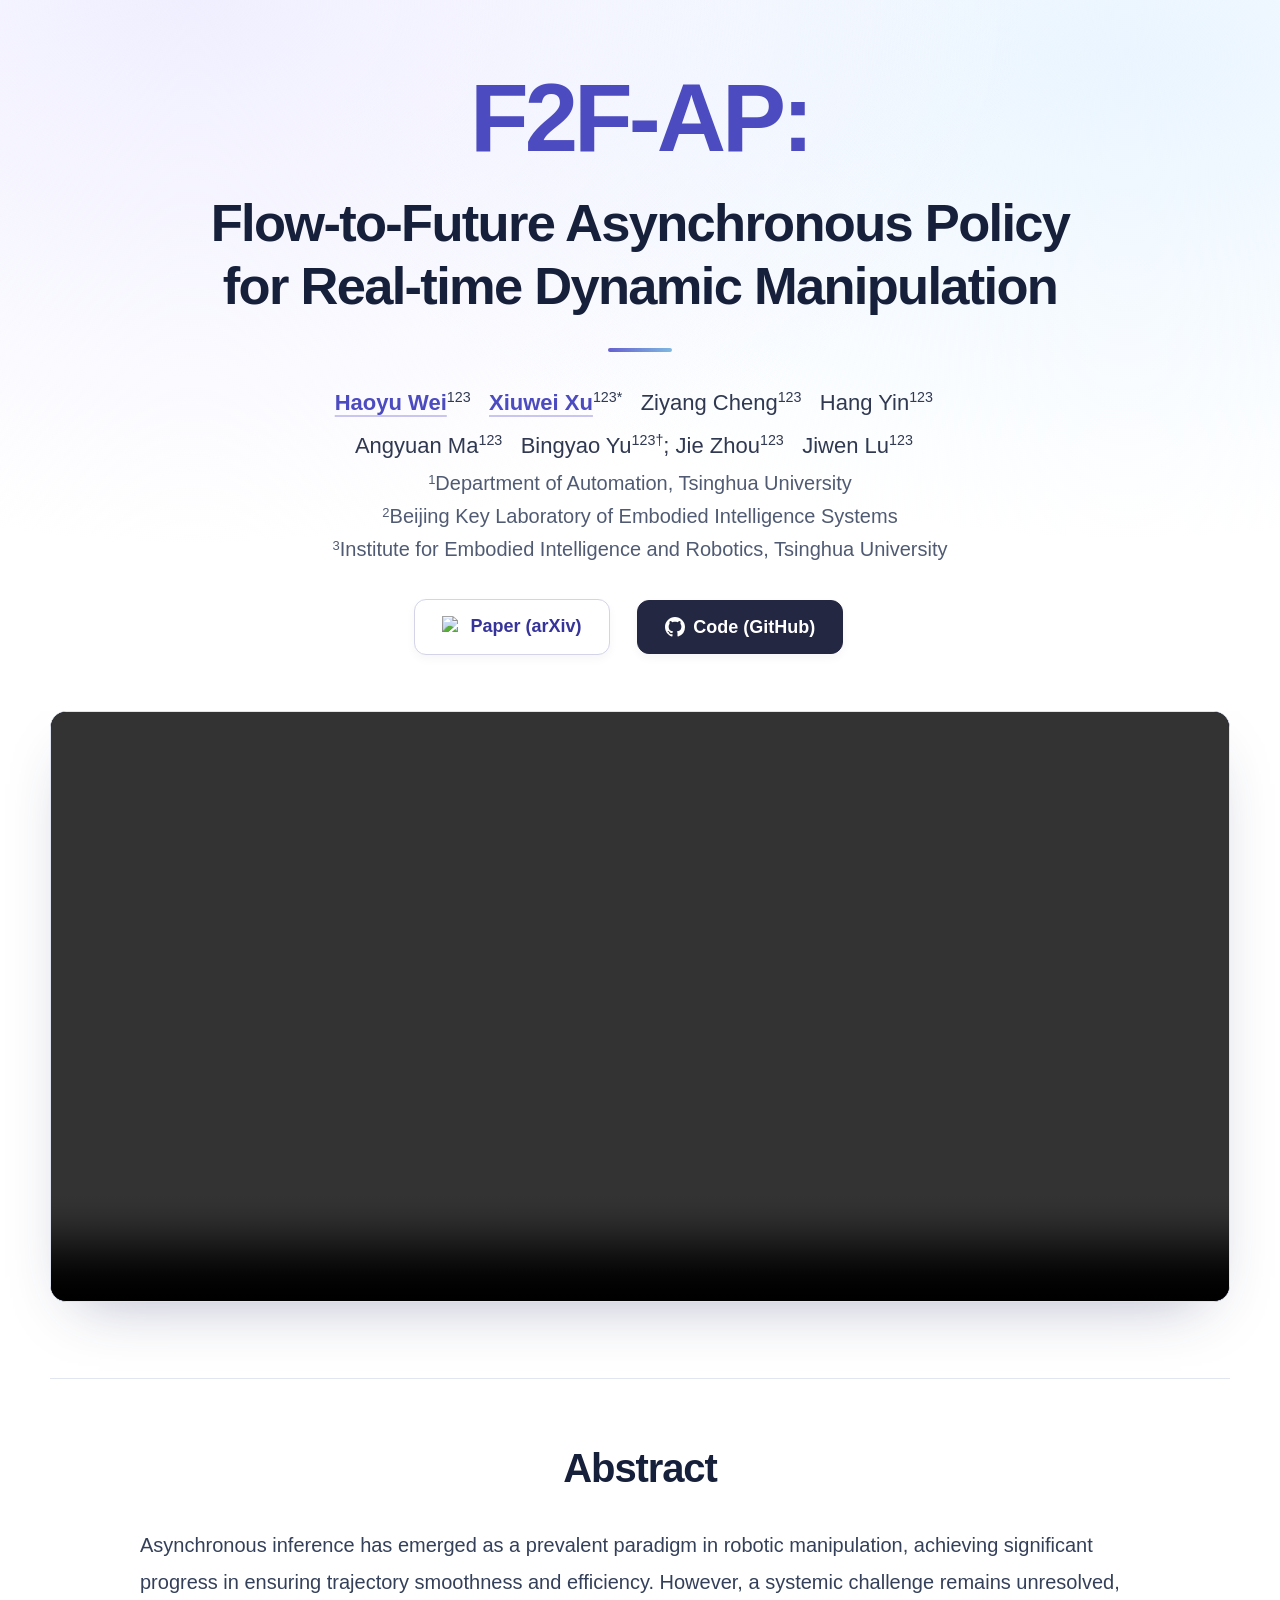
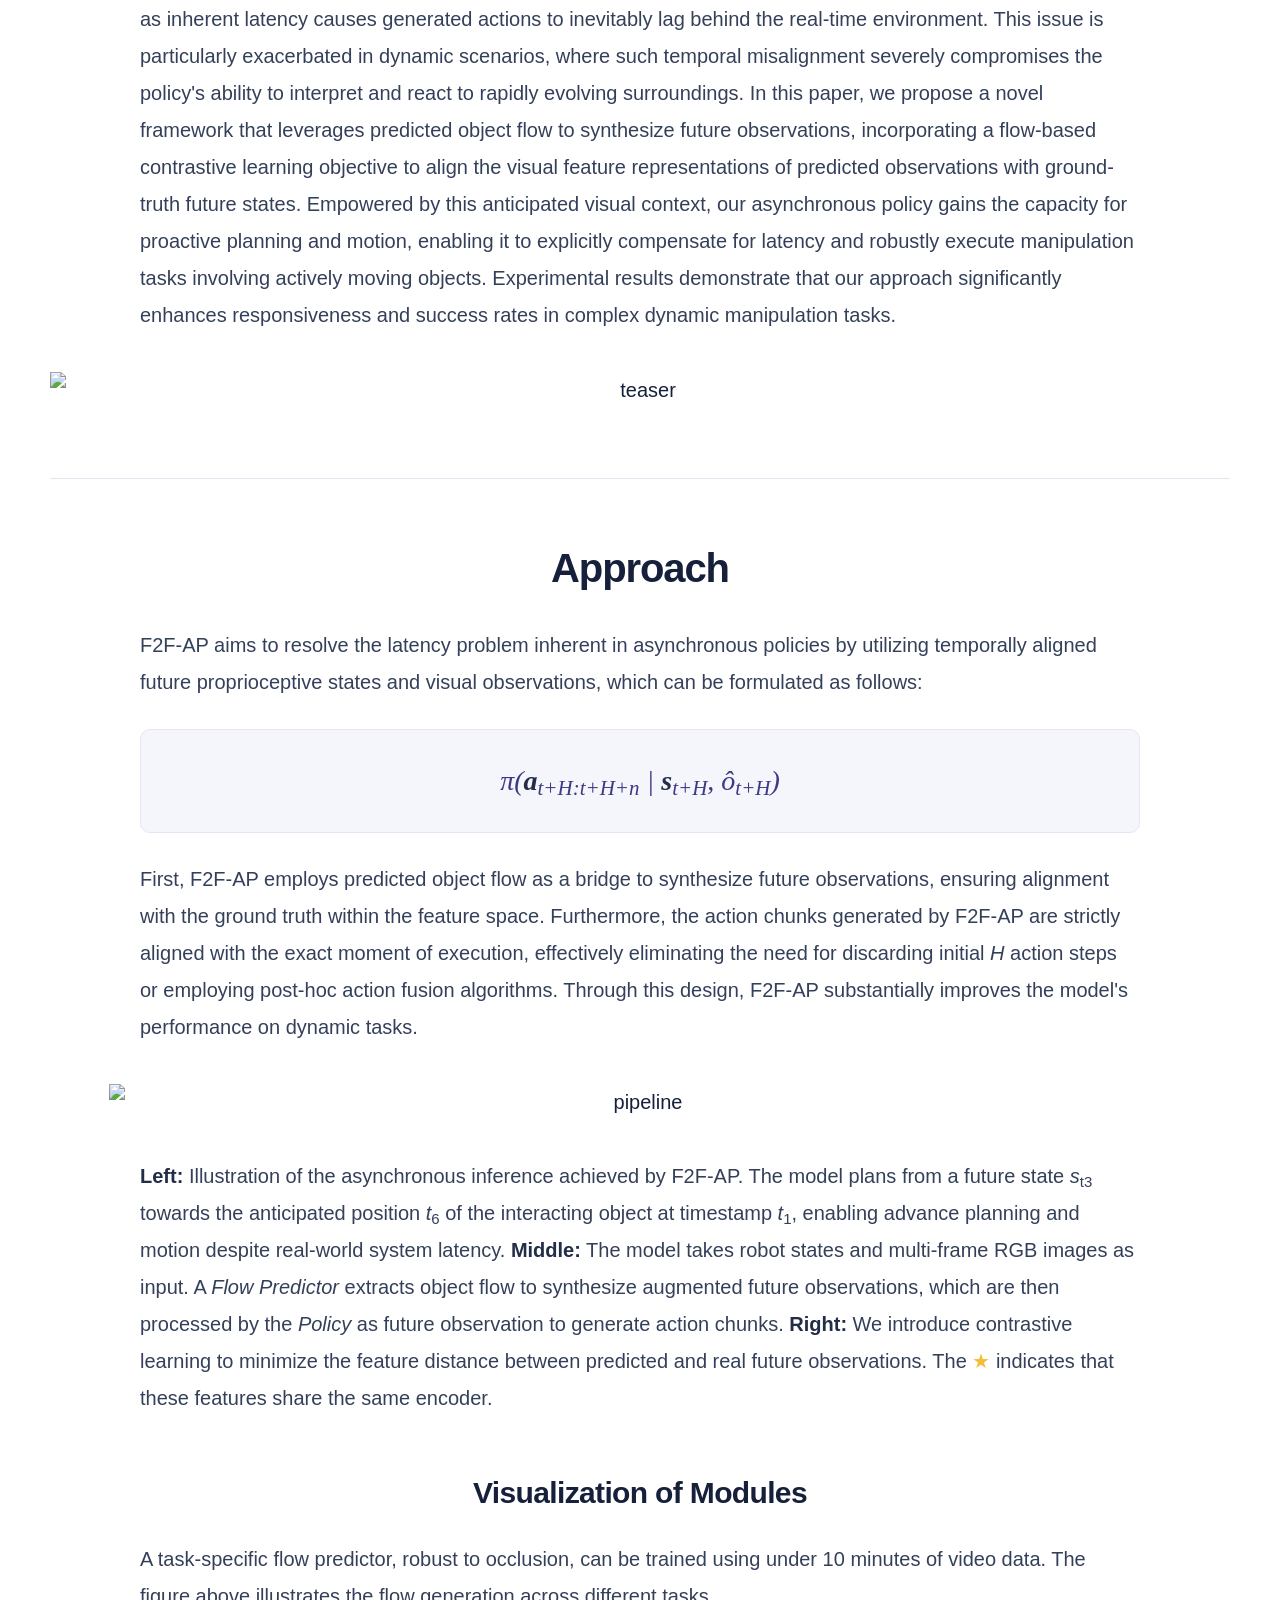
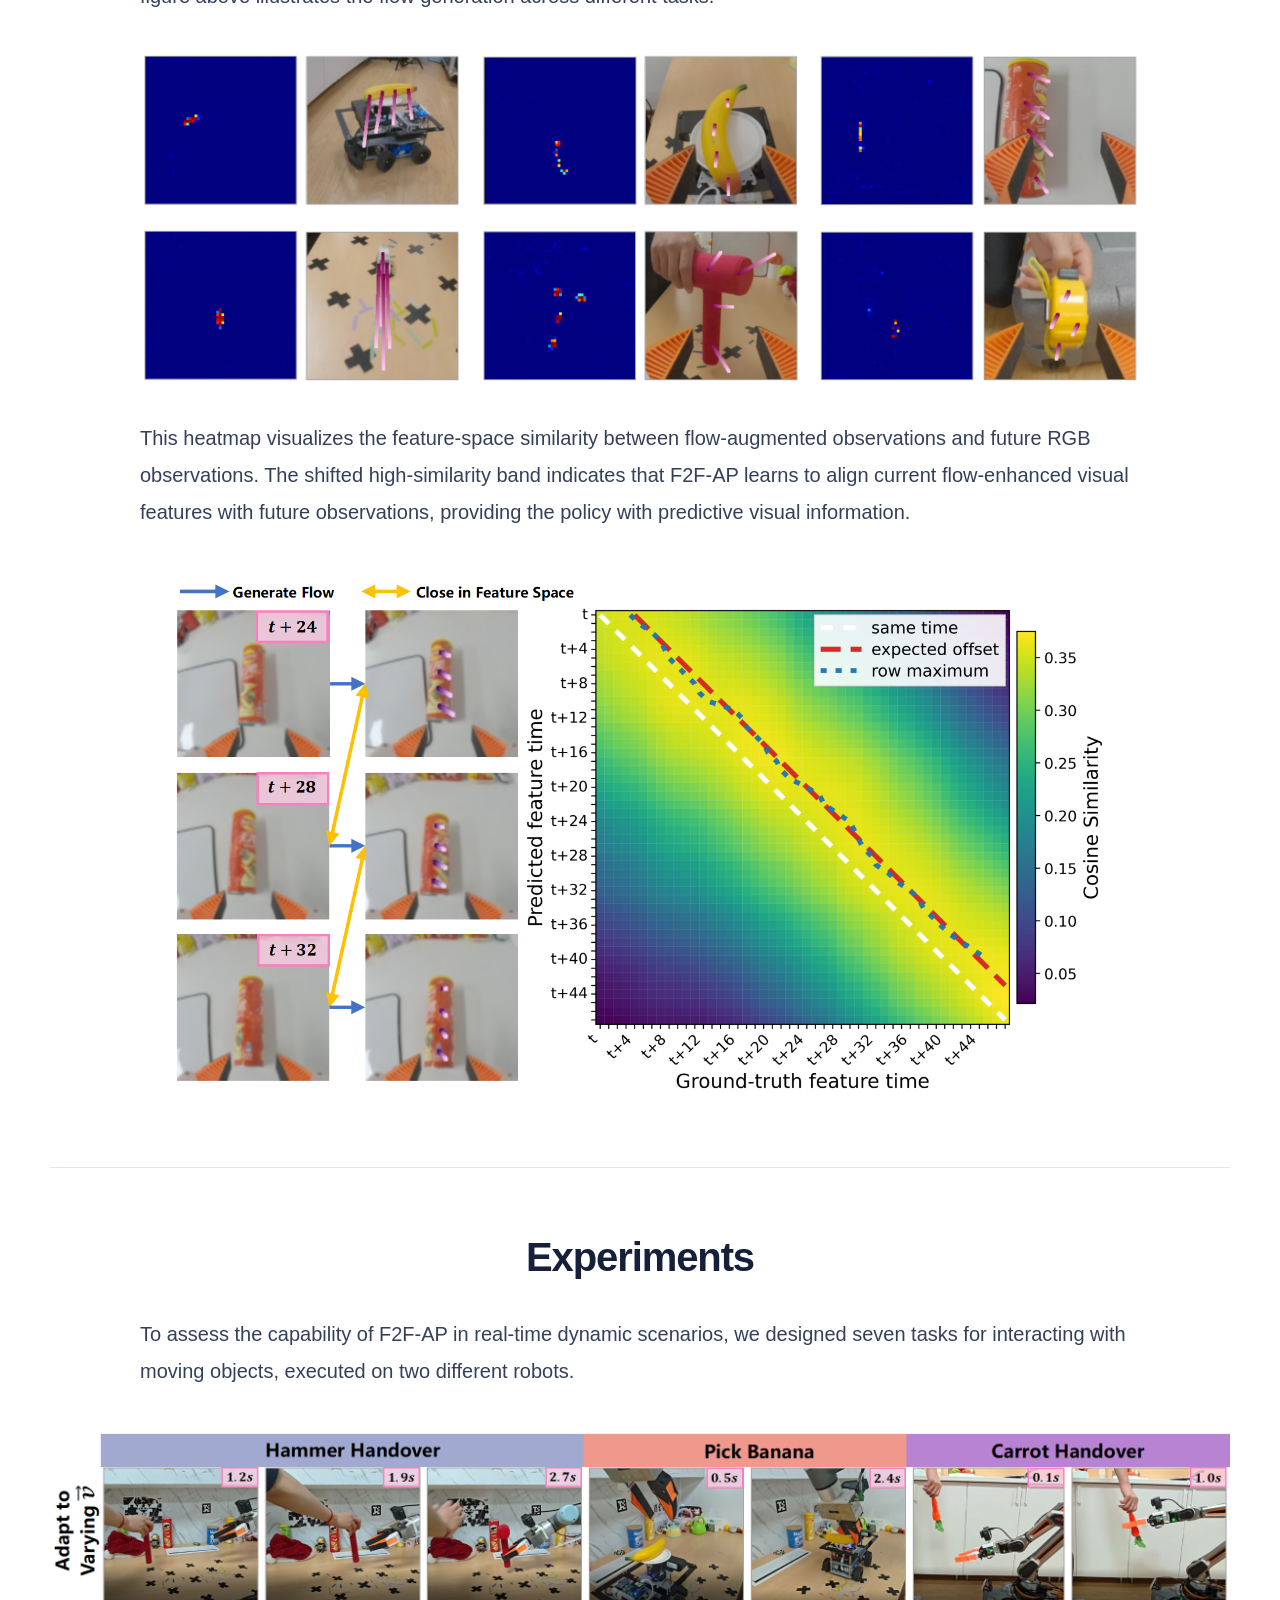
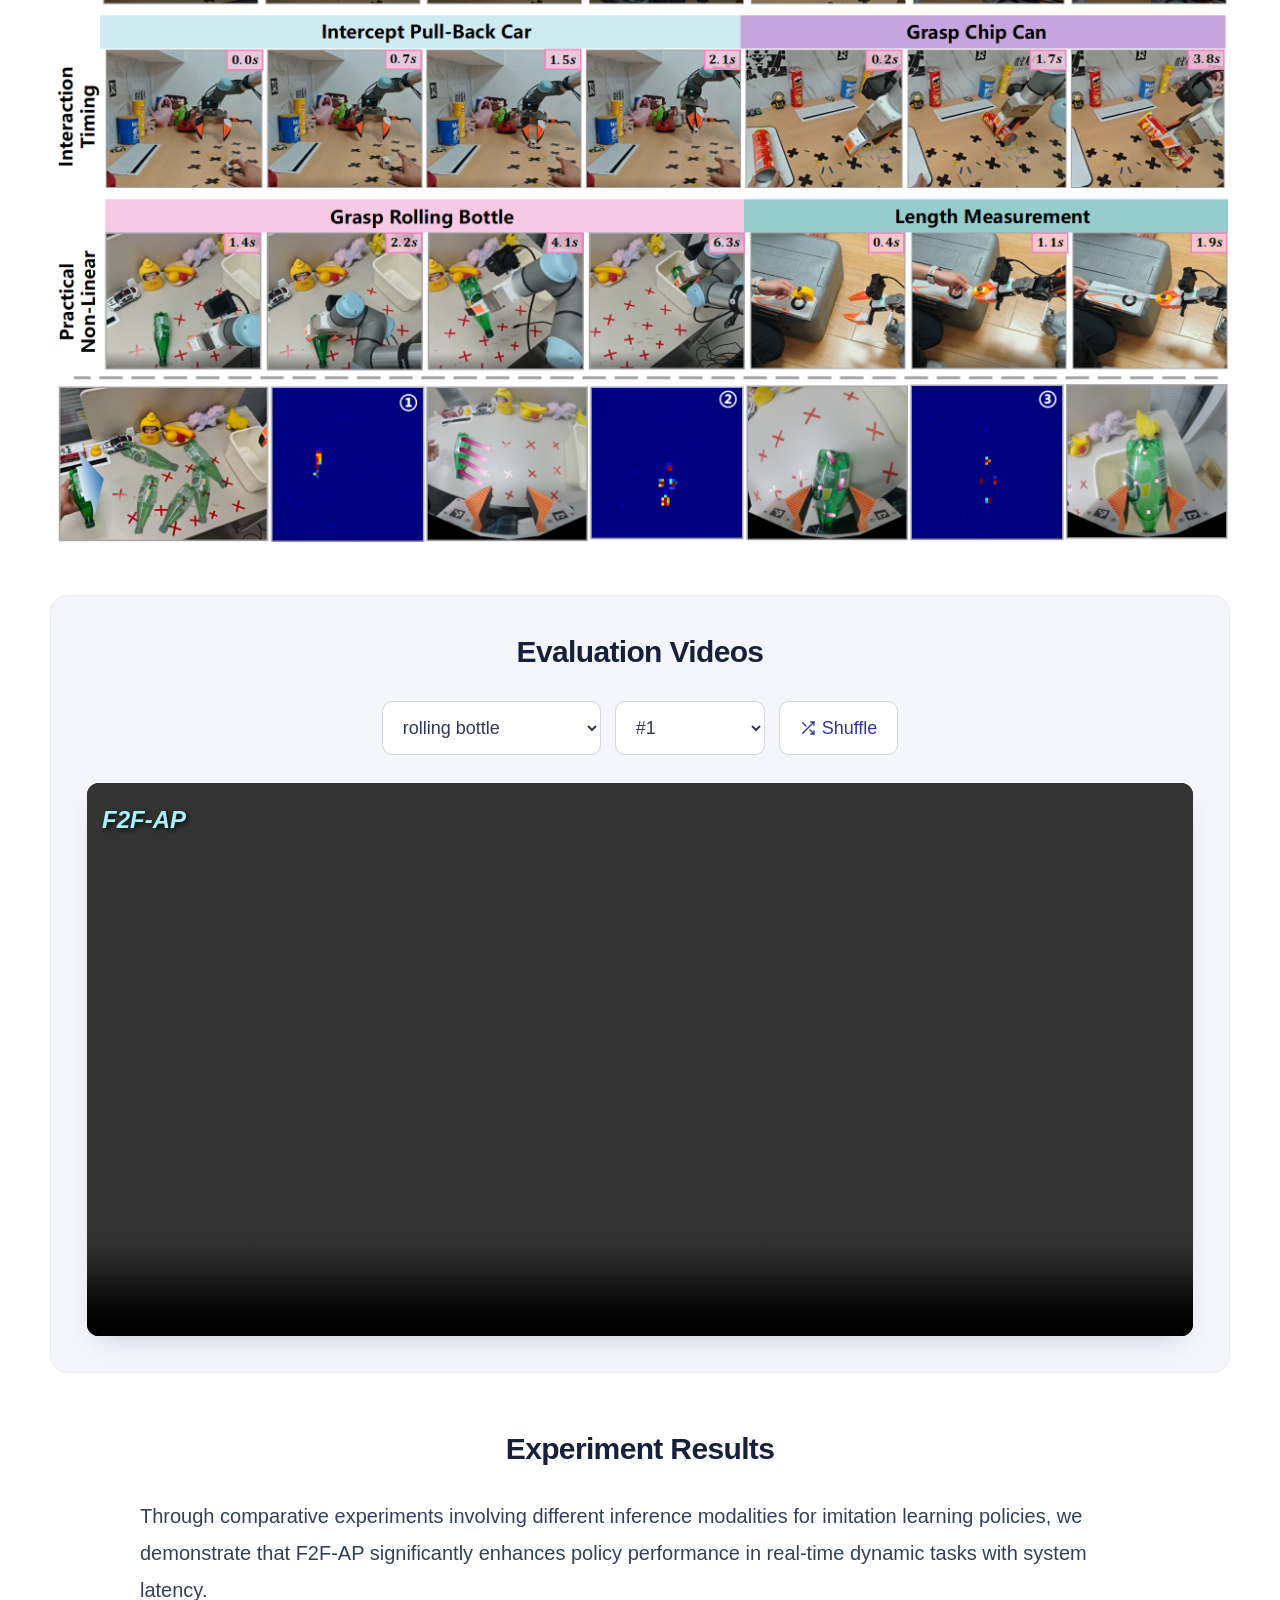
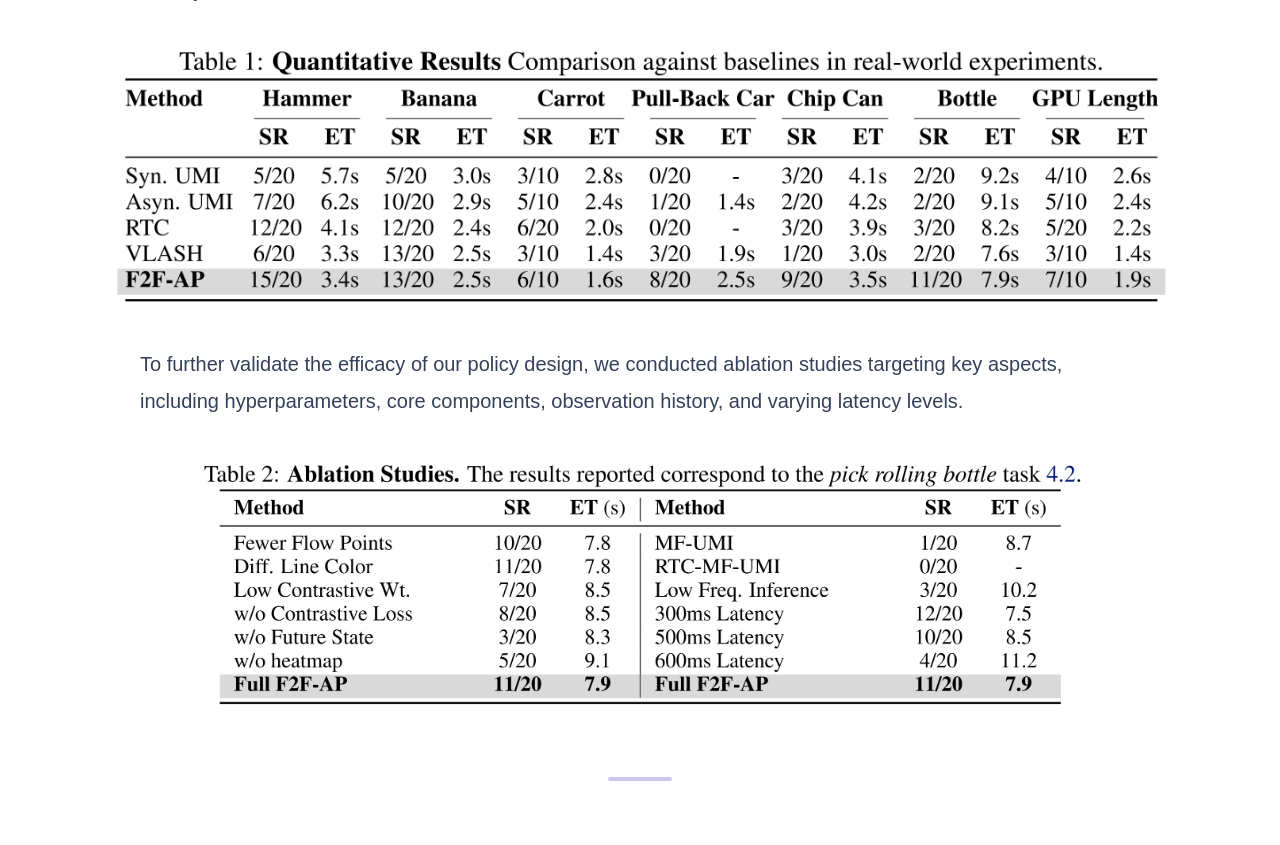
==== commit c5db8244: "update" ====
--- a/F2F-AP/index.html
+++ b/F2F-AP/index.html
@@ -35,9 +35,9 @@
         Ziyang Cheng<sup>123</sup>&nbsp;&nbsp;
         Hang Yin<sup>123</sup>&nbsp;&nbsp;
         Angyuan Ma<sup>123</sup>&nbsp;&nbsp;
+        Bingyao Yu<sup>123&#8224;</sup>;
         Jie Zhou<sup>123</sup>&nbsp;&nbsp;
-        Jiwen Lu<sup>123</sup>&nbsp;&nbsp;
-        Bingyao Yu<sup>123&#8224;</sup>
+        Jiwen Lu<sup>123</sup>&nbsp;&nbsp
         </span>
         <br><br>
         <sup>1</sup>Department of Automation, Tsinghua University<br>
